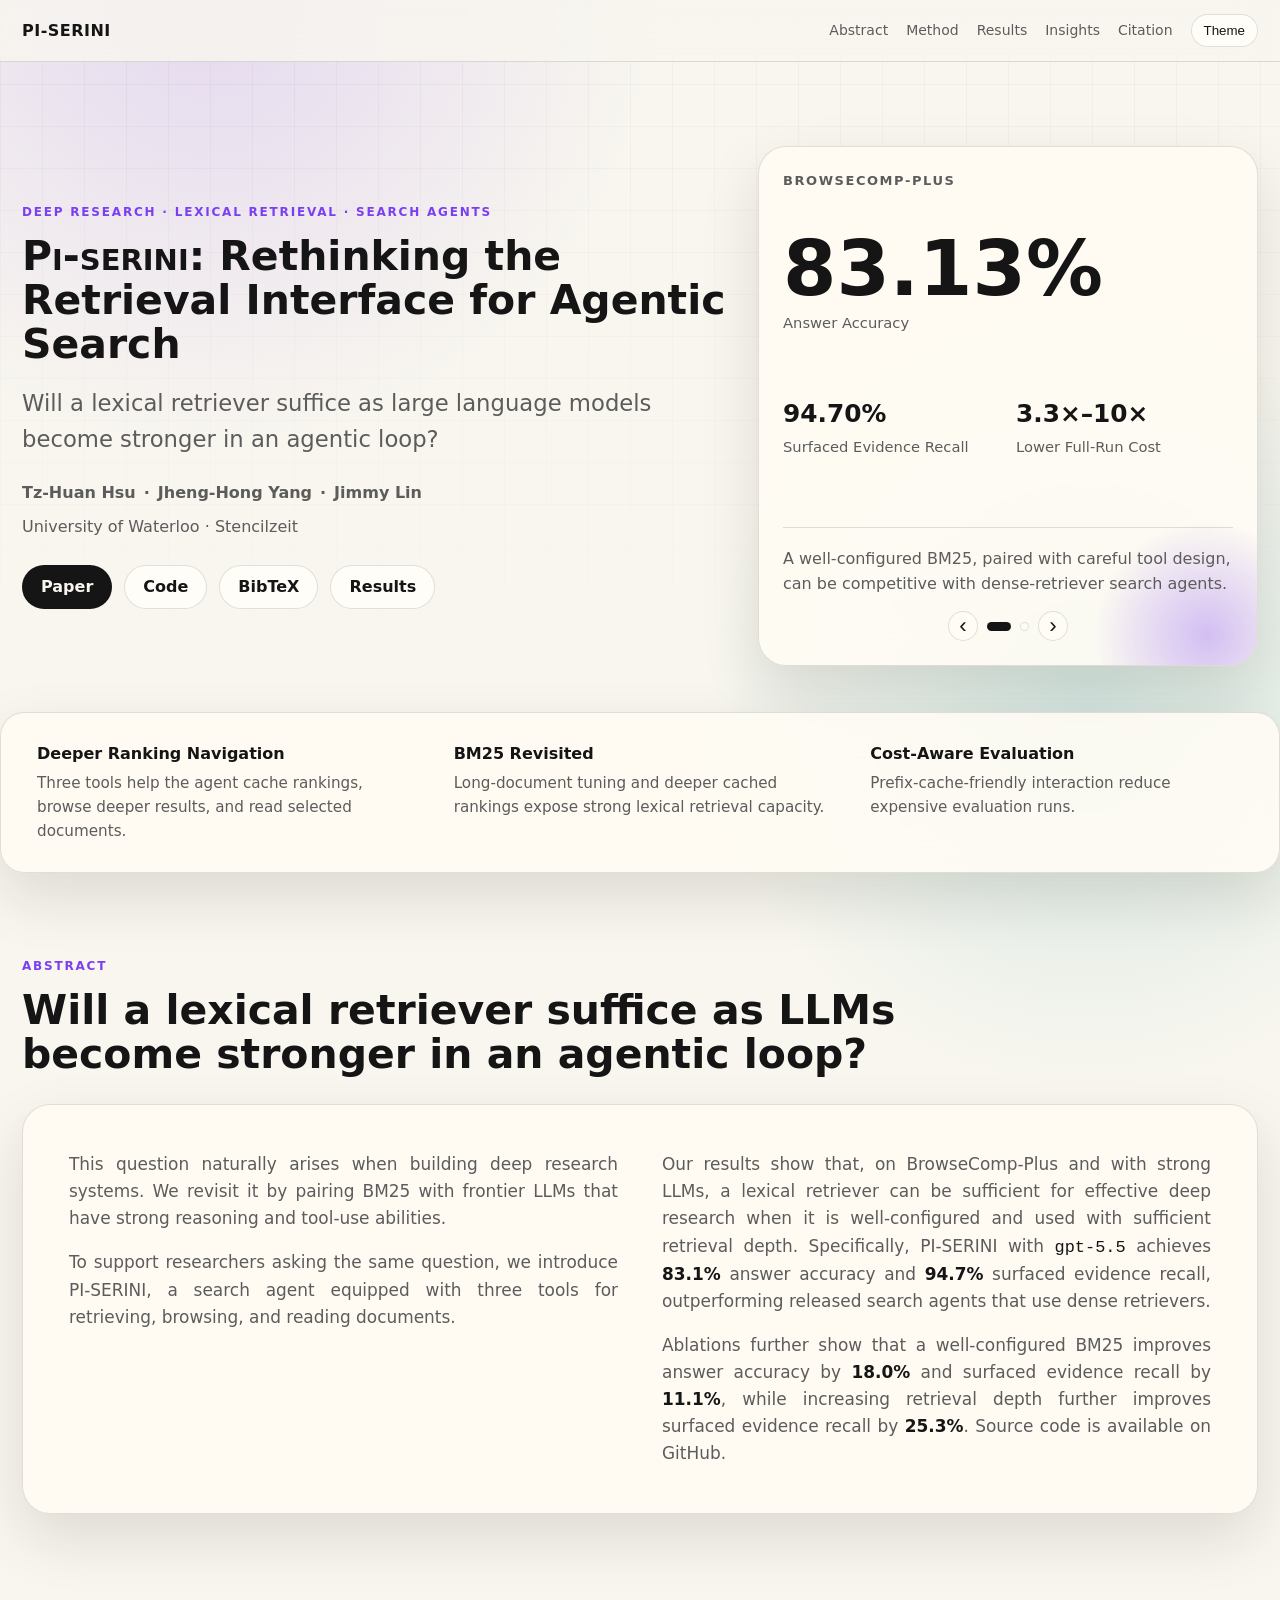
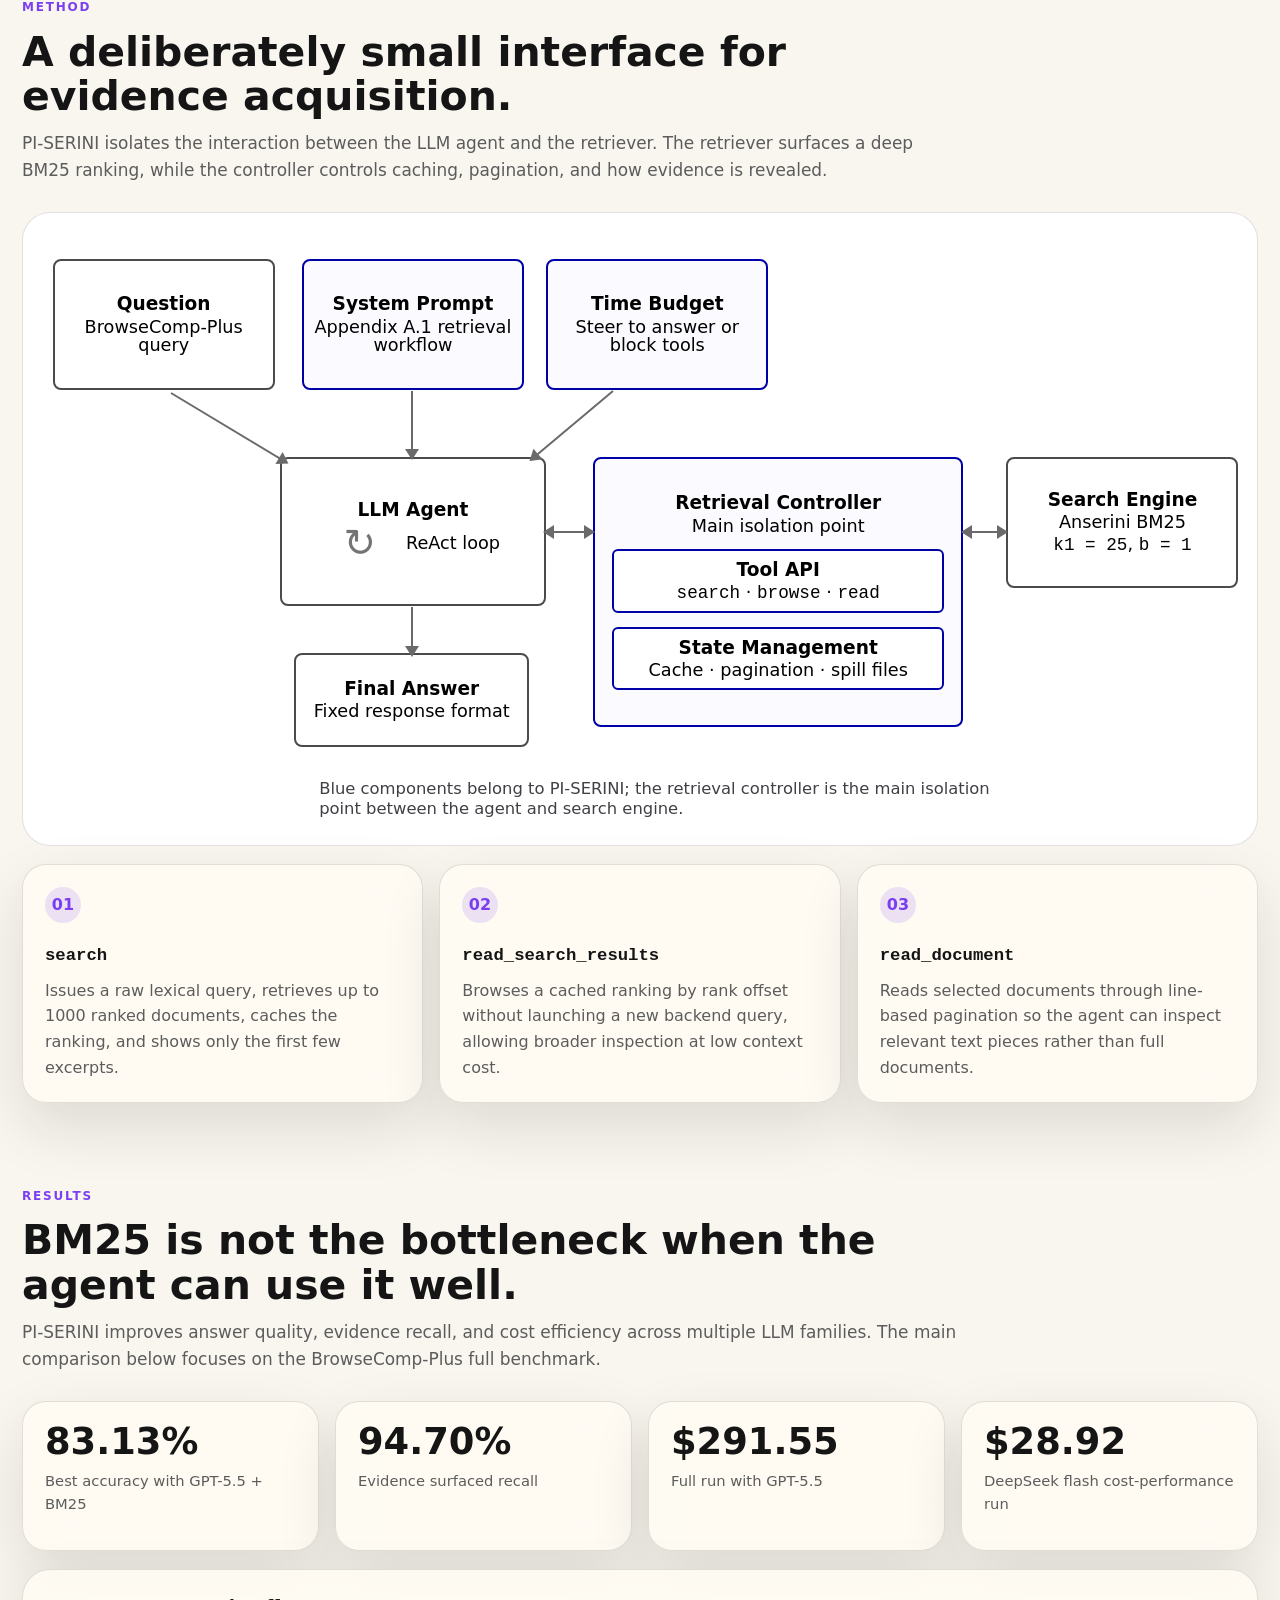
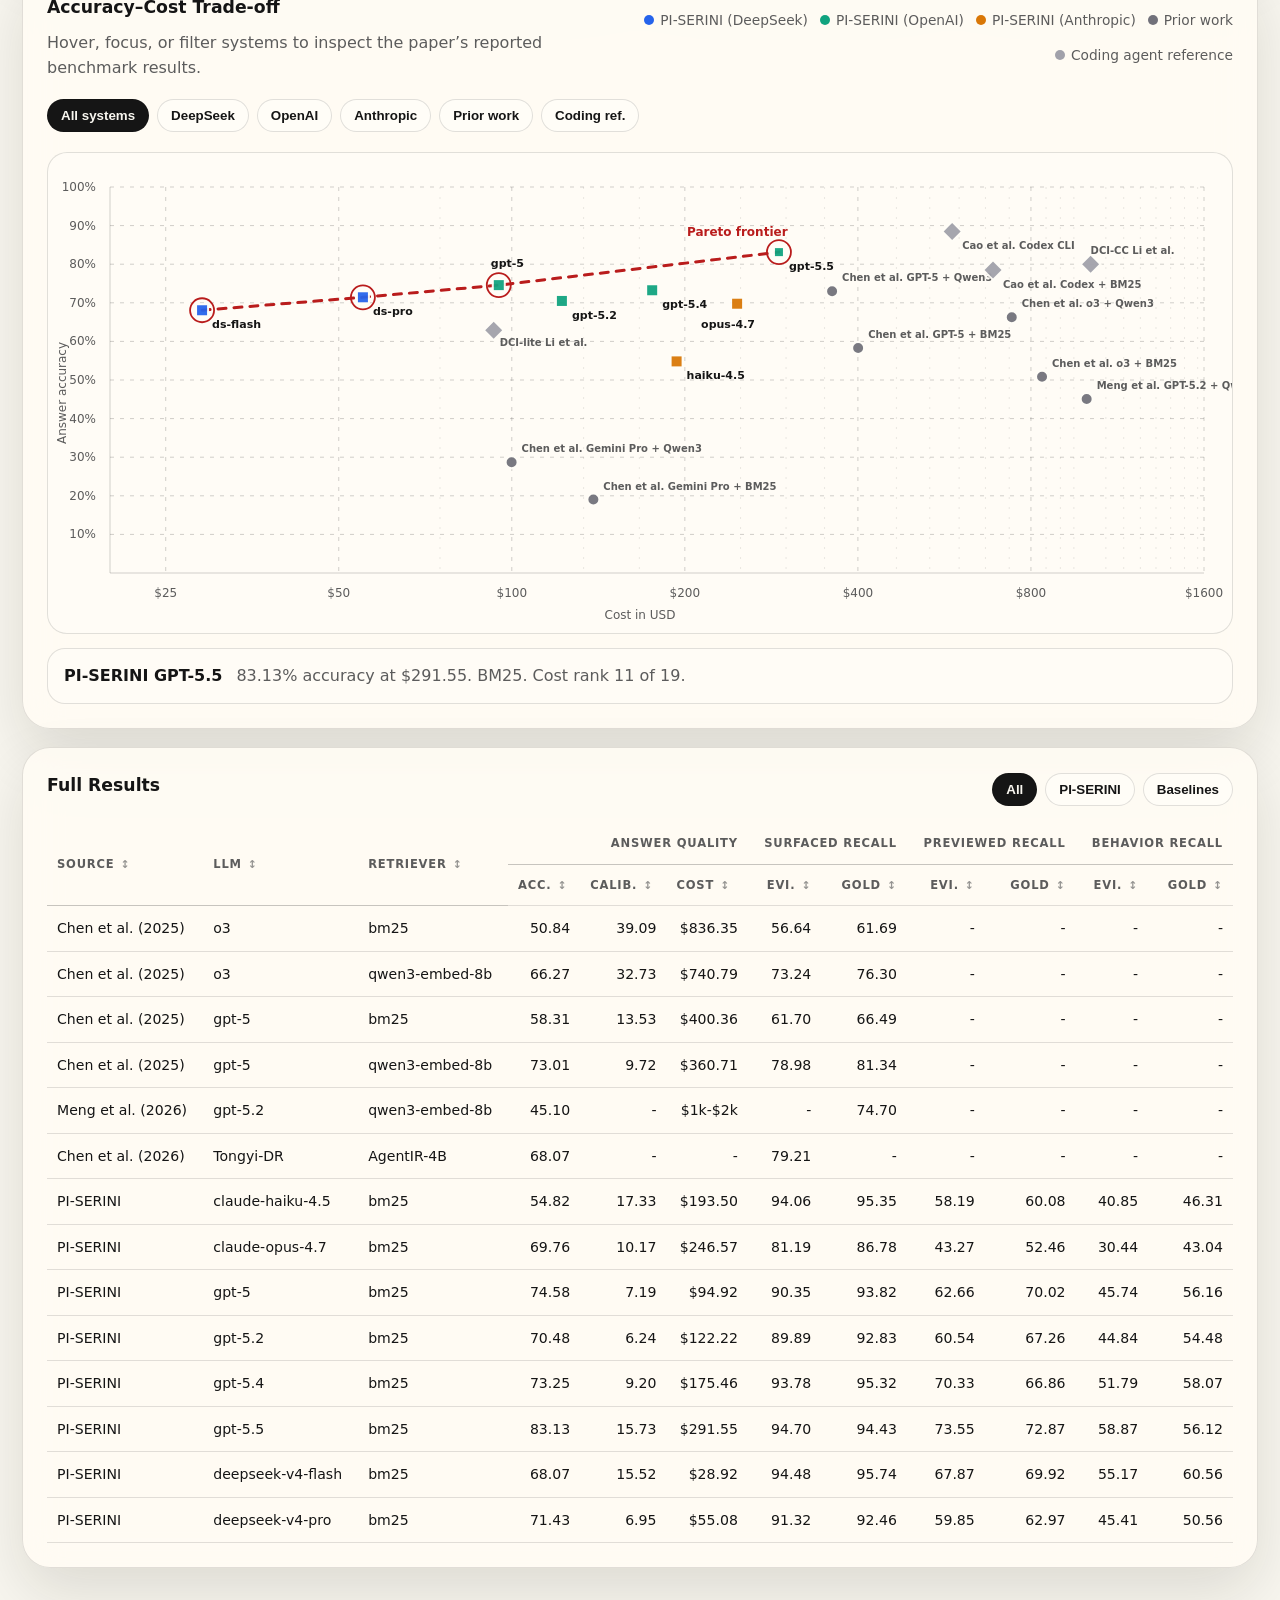
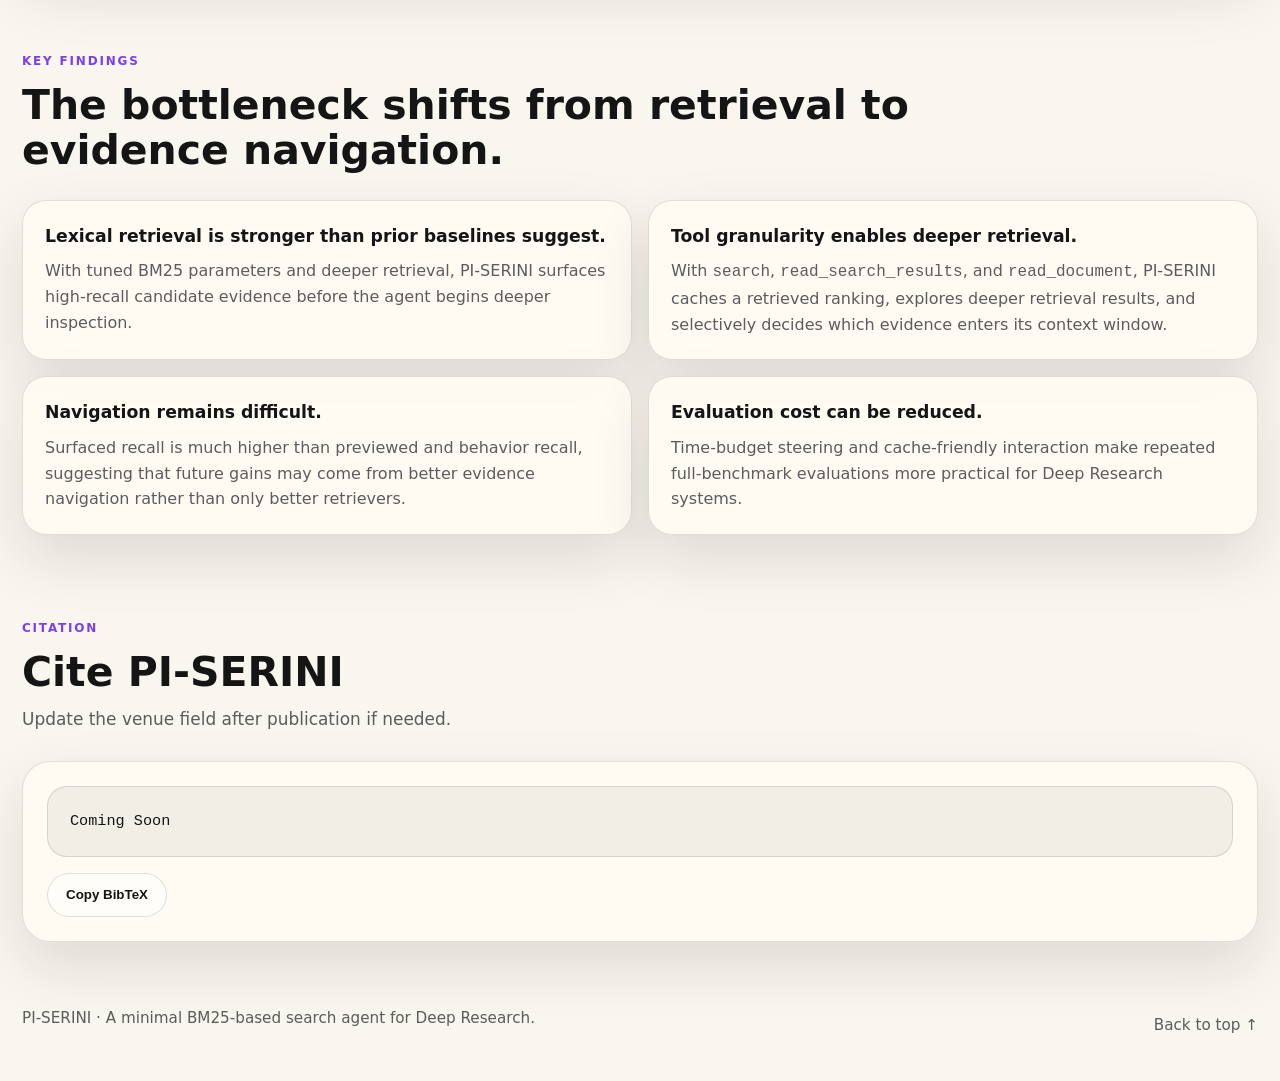
==== piserini.html @ 9b61e685 "Add PI-SERINI project page" ====
<!DOCTYPE html>
<html lang="en">
<head>
  <meta charset="UTF-8" />
  <meta name="viewport" content="width=device-width, initial-scale=1.0" />
  <meta name="description" content="PI-SERINI pairs BM25 with frontier LLMs to test whether lexical retrieval suffices for deep research in an agentic loop." />
  <meta property="og:title" content="PI-SERINI: Rethinking the Retrieval Interface for Agentic Search" />
  <meta property="og:description" content="PI-SERINI shows that a well-configured lexical retriever can be sufficient for effective deep research with strong LLMs." />
  <meta property="og:type" content="website" />
  <title>PI-SERINI: Rethinking the Retrieval Interface for Agentic Search</title>
  <link rel="stylesheet" href="piserini/styles.css" />
</head>
<body>
  <header class="site-header" id="top">
    <nav class="nav" aria-label="Main navigation">
      <a class="brand" href="#top" aria-label="PI-SERINI home">
        <span>PI-SERINI</span>
      </a>
      <button class="nav-toggle" aria-expanded="false" aria-controls="nav-links">Menu</button>
      <div class="nav-links" id="nav-links">
        <a href="#abstract">Abstract</a>
        <a href="#method">Method</a>
        <a href="#results">Results</a>
        <a href="#insights">Insights</a>
        <a href="#citation">Citation</a>
        <button class="theme-toggle" type="button" aria-label="Toggle color theme">Theme</button>
      </div>
    </nav>
  </header>

  <main>
    <section class="hero section-grid">
      <div class="hero-copy reveal">
        <p class="eyebrow">Deep Research · Lexical Retrieval · Search Agents</p>
        <h1 class="hero-title"><span class="title-brand">Pi-serini</span>: Rethinking the Retrieval Interface for Agentic Search</h1>
        <p class="subtitle">
          Will a lexical retriever suffice as large language models become stronger in an agentic loop?
        </p>
        <p class="authors">
          <a href="#" aria-label="Tz-Huan Hsu profile">Tz-Huan Hsu</a>
          <span>·</span>
          <a href="#" aria-label="Jheng-Hong Yang profile">Jheng-Hong Yang</a>
          <span>·</span>
          <a href="#" aria-label="Jimmy Lin profile">Jimmy Lin</a>
        </p>
        <p class="affiliations">University of Waterloo · Stencilzeit</p>
        <div class="button-row" aria-label="Project links">
          <a class="button primary" href="#" data-coming-soon>Paper</a>
          <a class="button" href="https://github.com/justram/pi-serini">Code</a>
          <a class="button" href="#citation">BibTeX</a>
          <a class="button" href="#results">Results</a>
        </div>
      </div>
      <aside class="hero-panel reveal" aria-label="Main result summary">
        <div class="hero-slideshow" data-hero-slideshow>
          <div class="hero-slide active" data-hero-slide="0">
            <div class="panel-header">
              <span>BrowseComp-Plus</span>
            </div>
            <div class="big-metric">
              <span class="value">83.13%</span>
              <span class="label">Answer Accuracy</span>
            </div>
            <div class="metric-grid compact">
              <div>
                <span class="value small">94.70%</span>
                <span class="label">Surfaced Evidence Recall</span>
              </div>
              <div>
                <span class="value small">3.3×–10×</span>
                <span class="label">Lower Full-Run Cost</span>
              </div>
            </div>
            <div class="mini-claim">
              A well-configured BM25, paired with careful tool design, can be competitive with dense-retriever search agents.
            </div>
          </div>
          <div class="hero-slide" data-hero-slide="1" aria-hidden="true">
            <div class="panel-header">
              <span>GPT-5 + BM25 comparison</span>
            </div>
            <div class="comparison-figure" aria-label="PI-SERINI and Chen et al. comparison under GPT-5 with BM25">
              <div class="compare-summary">
                <strong>Same model, same retriever</strong>
                <span>PI-SERINI saves $305.44 over Chen et al. on BrowseComp-Plus</span>
              </div>
              <div class="compare-columns">
                <div class="compare-system ours">
                  <span class="system-name">PI-SERINI</span>
                  <strong>74.58%</strong>
                  <span>Accuracy</span>
                </div>
                <div class="compare-system baseline">
                  <span class="system-name">Chen et al.</span>
                  <strong>58.31%</strong>
                  <span>Accuracy</span>
                </div>
              </div>
              <div class="compare-bars">
                <div class="compare-row">
                  <span>Answer accuracy</span>
                  <div class="bar-pair" aria-hidden="true">
                    <i class="ours" style="--bar:74.58%"></i>
                    <i class="baseline" style="--bar:58.31%"></i>
                  </div>
                  <strong>+16.27</strong>
                </div>
                <div class="compare-row cost-row">
                  <span>Full-run cost</span>
                  <div class="bar-pair" aria-hidden="true">
                    <i class="ours" style="--bar:23.71%"></i>
                    <i class="baseline" style="--bar:100%"></i>
                  </div>
                  <strong>$94.92 (-$305.44)<br>$400.36</strong>
                </div>
                <div class="compare-row">
                  <span>Surfaced evidence</span>
                  <div class="bar-pair" aria-hidden="true">
                    <i class="ours" style="--bar:62.66%"></i>
                    <i class="baseline" style="--bar:61.70%"></i>
                  </div>
                  <strong>+0.96</strong>
                </div>
              </div>
            </div>
          </div>
          <div class="slide-controls" aria-label="Hero slide controls">
            <button class="slide-arrow" type="button" data-hero-slide-step="-1" aria-label="Previous slide">‹</button>
            <button class="slide-dot active" type="button" data-hero-slide-target="0" aria-label="Show main result" aria-pressed="true"></button>
            <button class="slide-dot" type="button" data-hero-slide-target="1" aria-label="Show GPT-5 comparison" aria-pressed="false"></button>
            <button class="slide-arrow" type="button" data-hero-slide-step="1" aria-label="Next slide">›</button>
          </div>
        </div>
      </aside>
    </section>

    <section class="strip reveal" aria-label="Key contributions">
      <div class="strip-item">
        <strong>Deeper Ranking Navigation</strong>
        <span>Three tools help the agent cache rankings, browse deeper results, and read selected documents.</span>
      </div>
      <div class="strip-item">
        <strong>BM25 Revisited</strong>
        <span>Long-document tuning and deeper cached rankings expose strong lexical retrieval capacity.</span>
      </div>
      <div class="strip-item">
        <strong>Cost-Aware Evaluation</strong>
        <span>Prefix-cache-friendly interaction reduce expensive evaluation runs.</span>
      </div>
    </section>

    <section class="content-section" id="abstract">
      <div class="section-heading reveal">
        <p class="eyebrow">Abstract</p>
        <h2>Will a lexical retriever suffice as LLMs become stronger in an agentic loop?</h2>
      </div>
      <div class="text-card reveal">
        <p>
          This question naturally arises when building deep research systems. We revisit it by pairing BM25 with frontier LLMs that have strong reasoning and tool-use abilities.
        </p>
        <p>
          To support researchers asking the same question, we introduce PI-SERINI, a search agent equipped with three tools for retrieving, browsing, and reading documents.
        </p>
        <p>
          Our results show that, on BrowseComp-Plus and with strong LLMs, a lexical retriever can be sufficient for effective deep research when it is well-configured and used with sufficient retrieval depth. Specifically, PI-SERINI with <code>gpt-5.5</code> achieves <strong>83.1%</strong> answer accuracy and <strong>94.7%</strong> surfaced evidence recall, outperforming released search agents that use dense retrievers.
        </p>
        <p>
          Ablations further show that a well-configured BM25 improves answer accuracy by <strong>18.0%</strong> and surfaced evidence recall by <strong>11.1%</strong>, while increasing retrieval depth further improves surfaced evidence recall by <strong>25.3%</strong>. Source code is available on <a href="https://github.com/justram/pi-serini">GitHub</a>.
        </p>
      </div>
    </section>

    <section class="content-section" id="method">
      <div class="section-heading reveal">
        <p class="eyebrow">Method</p>
        <h2>A deliberately small interface for evidence acquisition.</h2>
        <p>
          PI-SERINI isolates the interaction between the LLM agent and the retriever. The retriever surfaces a deep BM25 ranking, while the controller controls caching, pagination, and how evidence is revealed.
        </p>
      </div>
      <div class="pipeline system-arch reveal" aria-label="PI-SERINI system architecture diagram">
        <div class="arch-node question">
          <strong>Question</strong>
          <small>BrowseComp-Plus query</small>
        </div>
        <div class="arch-node prompt pi">
          <strong>System Prompt</strong>
          <small>Appendix A.1 retrieval workflow</small>
        </div>
        <div class="arch-node budget pi">
          <strong>Time Budget</strong>
          <small>Steer to answer or block tools</small>
        </div>
        <div class="arch-node agent">
          <strong>LLM Agent</strong>
          <small><span class="loop-glyph" aria-hidden="true">↻</span> ReAct loop</small>
        </div>
        <div class="arch-node answer">
          <strong>Final Answer</strong>
          <small>Fixed response format</small>
        </div>
        <div class="arch-controller pi">
          <strong>Retrieval Controller</strong>
          <small>Main isolation point</small>
          <div class="arch-subnode">
            <strong>Tool API</strong>
            <small><code>search</code> · <code>browse</code> · <code>read</code></small>
          </div>
          <div class="arch-subnode">
            <strong>State Management</strong>
            <small>Cache · pagination · spill files</small>
          </div>
        </div>
        <div class="arch-node search-engine">
          <strong>Search Engine</strong>
          <small>Anserini BM25</small>
          <small><code>k1 = 25</code>, <code>b = 1</code></small>
        </div>
        <p class="arch-caption">Blue components belong to PI-SERINI; the retrieval controller is the main isolation point between the agent and search engine.</p>
        <span class="arch-arrow question-agent" aria-hidden="true"></span>
        <span class="arch-arrow prompt-agent" aria-hidden="true"></span>
        <span class="arch-arrow budget-agent" aria-hidden="true"></span>
        <span class="arch-arrow agent-answer" aria-hidden="true"></span>
        <span class="arch-arrow bidir agent-controller" aria-hidden="true"></span>
        <span class="arch-arrow bidir controller-engine" aria-hidden="true"></span>
      </div>
      <div class="tool-grid reveal">
        <article class="tool-card">
          <span class="tool-number">01</span>
          <h3><code>search</code></h3>
          <p>Issues a raw lexical query, retrieves up to 1000 ranked documents, caches the ranking, and shows only the first few excerpts.</p>
        </article>
        <article class="tool-card">
          <span class="tool-number">02</span>
          <h3><code>read_search_results</code></h3>
          <p>Browses a cached ranking by rank offset without launching a new backend query, allowing broader inspection at low context cost.</p>
        </article>
        <article class="tool-card">
          <span class="tool-number">03</span>
          <h3><code>read_document</code></h3>
          <p>Reads selected documents through line-based pagination so the agent can inspect relevant text pieces rather than full documents.</p>
        </article>
      </div>
    </section>

    <section class="content-section results-section" id="results">
      <div class="section-heading reveal">
        <p class="eyebrow">Results</p>
        <h2>BM25 is not the bottleneck when the agent can use it well.</h2>
        <p>
          PI-SERINI improves answer quality, evidence recall, and cost efficiency across multiple LLM families. The main comparison below focuses on the BrowseComp-Plus full benchmark.
        </p>
      </div>

      <div class="metric-grid reveal">
        <div class="metric-card">
          <span class="value">83.13%</span>
          <span class="label">Best accuracy with GPT-5.5 + BM25</span>
        </div>
        <div class="metric-card">
          <span class="value">94.70%</span>
          <span class="label">Evidence surfaced recall</span>
        </div>
        <div class="metric-card">
          <span class="value">$291.55</span>
          <span class="label">Full run with GPT-5.5</span>
        </div>
        <div class="metric-card">
          <span class="value">$28.92</span>
          <span class="label">DeepSeek flash cost-performance run</span>
        </div>
      </div>

      <div class="figure-card reveal">
        <div class="figure-header">
          <div>
            <h3>Accuracy–Cost Trade-off</h3>
            <p>Hover, focus, or filter systems to inspect the paper’s reported benchmark results.</p>
          </div>
          <div class="legend" id="scatter-legend" aria-label="Scatter plot legend"></div>
        </div>
        <div class="chart-controls" aria-label="Chart controls">
          <button class="tab active" type="button" data-chart-filter="all">All systems</button>
          <button class="tab" type="button" data-chart-filter="PI-SERINI (DeepSeek)">DeepSeek</button>
          <button class="tab" type="button" data-chart-filter="PI-SERINI (OpenAI)">OpenAI</button>
          <button class="tab" type="button" data-chart-filter="PI-SERINI (Anthropic)">Anthropic</button>
          <button class="tab" type="button" data-chart-filter="Prior work">Prior work</button>
          <button class="tab" type="button" data-chart-filter="Coding agent reference">Coding ref.</button>
        </div>
        <div class="chart-wrap">
          <svg id="cost-accuracy-chart" role="img" aria-label="Accuracy versus cost chart"></svg>
          <div class="chart-tooltip" id="chart-tooltip" role="status" aria-live="polite"></div>
        </div>
        <div class="chart-readout" id="chart-readout">
          PI GPT-5.5
          <span>83.13% accuracy at $291.55 with BM25. Best accuracy in this comparison.</span>
        </div>
      </div>

      <div class="table-card reveal">
        <div class="table-toolbar">
          <h3>Full Results</h3>
          <div class="tabs" role="tablist" aria-label="Result table filter">
            <button class="tab active" type="button" data-filter="all">All</button>
            <button class="tab" type="button" data-filter="pi">PI-SERINI</button>
            <button class="tab" type="button" data-filter="baseline">Baselines</button>
          </div>
        </div>
        <div class="table-scroll">
          <table>
            <thead>
              <tr>
                <th rowspan="2" data-sort-index="0" aria-sort="none">Source</th>
                <th rowspan="2" data-sort-index="1" aria-sort="none">LLM</th>
                <th rowspan="2" data-sort-index="2" aria-sort="none">Retriever</th>
                <th colspan="3">Answer Quality</th>
                <th colspan="2">Surfaced Recall</th>
                <th colspan="2">Previewed Recall</th>
                <th colspan="2">Behavior Recall</th>
              </tr>
              <tr>
                <th data-sort-index="3" aria-sort="none">Acc.</th>
                <th data-sort-index="4" aria-sort="none">Calib.</th>
                <th data-sort-index="5" aria-sort="none">Cost</th>
                <th data-sort-index="6" aria-sort="none">Evi.</th>
                <th data-sort-index="7" aria-sort="none">Gold</th>
                <th data-sort-index="8" aria-sort="none">Evi.</th>
                <th data-sort-index="9" aria-sort="none">Gold</th>
                <th data-sort-index="10" aria-sort="none">Evi.</th>
                <th data-sort-index="11" aria-sort="none">Gold</th>
              </tr>
            </thead>
            <tbody id="results-table">
              <tr data-kind="baseline">
                <td>Chen et al. (2025)</td>
                <td>o3</td>
                <td>bm25</td>
                <td>50.84</td><td>39.09</td><td>$836.35</td>
                <td>56.64</td><td>61.69</td><td>-</td><td>-</td><td>-</td><td>-</td>
              </tr>
              <tr data-kind="baseline">
                <td>Chen et al. (2025)</td>
                <td>o3</td>
                <td>qwen3-embed-8b</td>
                <td>66.27</td><td>32.73</td><td>$740.79</td>
                <td>73.24</td><td>76.30</td><td>-</td><td>-</td><td>-</td><td>-</td>
              </tr>
              <tr data-kind="baseline">
                <td>Chen et al. (2025)</td>
                <td>gpt-5</td>
                <td>bm25</td>
                <td>58.31</td><td>13.53</td><td>$400.36</td>
                <td>61.70</td><td>66.49</td><td>-</td><td>-</td><td>-</td><td>-</td>
              </tr>
              <tr data-kind="baseline">
                <td>Chen et al. (2025)</td>
                <td>gpt-5</td>
                <td>qwen3-embed-8b</td>
                <td>73.01</td><td>9.72</td><td>$360.71</td>
                <td>78.98</td><td>81.34</td><td>-</td><td>-</td><td>-</td><td>-</td>
              </tr>
              <tr data-kind="baseline">
                <td>Meng et al. (2026)</td>
                <td>gpt-5.2</td>
                <td>qwen3-embed-8b</td>
                <td>45.10</td><td>-</td><td>$1k-$2k</td>
                <td>-</td><td>74.70</td><td>-</td><td>-</td><td>-</td><td>-</td>
              </tr>
              <tr data-kind="baseline">
                <td>Chen et al. (2026)</td>
                <td>Tongyi-DR</td>
                <td>AgentIR-4B</td>
                <td>68.07</td><td>-</td><td>-</td>
                <td>79.21</td><td>-</td><td>-</td><td>-</td><td>-</td><td>-</td>
              </tr>
              <tr data-kind="pi">
                <td>PI-SERINI</td>
                <td>claude-haiku-4.5</td>
                <td>bm25</td>
                <td>54.82</td><td>17.33</td><td>$193.50</td>
                <td>94.06</td><td>95.35</td><td>58.19</td><td>60.08</td><td>40.85</td><td>46.31</td>
              </tr>
              <tr data-kind="pi">
                <td>PI-SERINI</td>
                <td>claude-opus-4.7</td>
                <td>bm25</td>
                <td>69.76</td><td>10.17</td><td>$246.57</td>
                <td>81.19</td><td>86.78</td><td>43.27</td><td>52.46</td><td>30.44</td><td>43.04</td>
              </tr>
              <tr data-kind="pi">
                <td>PI-SERINI</td>
                <td>gpt-5</td>
                <td>bm25</td>
                <td>74.58</td><td>7.19</td><td>$94.92</td>
                <td>90.35</td><td>93.82</td><td>62.66</td><td>70.02</td><td>45.74</td><td>56.16</td>
              </tr>
              <tr data-kind="pi">
                <td>PI-SERINI</td>
                <td>gpt-5.2</td>
                <td>bm25</td>
                <td>70.48</td><td>6.24</td><td>$122.22</td>
                <td>89.89</td><td>92.83</td><td>60.54</td><td>67.26</td><td>44.84</td><td>54.48</td>
              </tr>
              <tr data-kind="pi">
                <td>PI-SERINI</td>
                <td>gpt-5.4</td>
                <td>bm25</td>
                <td>73.25</td><td>9.20</td><td>$175.46</td>
                <td>93.78</td><td>95.32</td><td>70.33</td><td>66.86</td><td>51.79</td><td>58.07</td>
              </tr>
              <tr data-kind="pi">
                <td>PI-SERINI</td>
                <td>gpt-5.5</td>
                <td>bm25</td>
                <td>83.13</td><td>15.73</td><td>$291.55</td>
                <td>94.70</td><td>94.43</td><td>73.55</td><td>72.87</td><td>58.87</td><td>56.12</td>
              </tr>
              <tr data-kind="pi">
                <td>PI-SERINI</td>
                <td>deepseek-v4-flash</td>
                <td>bm25</td>
                <td>68.07</td><td>15.52</td><td>$28.92</td>
                <td>94.48</td><td>95.74</td><td>67.87</td><td>69.92</td><td>55.17</td><td>60.56</td>
              </tr>
              <tr data-kind="pi">
                <td>PI-SERINI</td>
                <td>deepseek-v4-pro</td>
                <td>bm25</td>
                <td>71.43</td><td>6.95</td><td>$55.08</td>
                <td>91.32</td><td>92.46</td><td>59.85</td><td>62.97</td><td>45.41</td><td>50.56</td>
              </tr>
            </tbody>
          </table>
        </div>
      </div>
    </section>

    <section class="content-section" id="insights">
      <div class="section-heading reveal">
        <p class="eyebrow">Key Findings</p>
        <h2>The bottleneck shifts from retrieval to evidence navigation.</h2>
      </div>
      <div class="insight-grid reveal">
        <article class="insight-card">
          <h3>Lexical retrieval is stronger than prior baselines suggest.</h3>
          <p>With tuned BM25 parameters and deeper retrieval, PI-SERINI surfaces high-recall candidate evidence before the agent begins deeper inspection.</p>
        </article>
        <article class="insight-card">
          <h3>Tool granularity enables deeper retrieval.</h3>
          <p>With <code>search</code>, <code>read_search_results</code>, and <code>read_document</code>, PI-SERINI caches a retrieved ranking, explores deeper retrieval results, and selectively decides which evidence enters its context window.</p>
        </article>
        <article class="insight-card">
          <h3>Navigation remains difficult.</h3>
          <p>Surfaced recall is much higher than previewed and behavior recall, suggesting that future gains may come from better evidence navigation rather than only better retrievers.</p>
        </article>
        <article class="insight-card">
          <h3>Evaluation cost can be reduced.</h3>
          <p>Time-budget steering and cache-friendly interaction make repeated full-benchmark evaluations more practical for Deep Research systems.</p>
        </article>
      </div>
    </section>

    <section class="content-section" id="citation">
      <div class="section-heading reveal">
        <p class="eyebrow">Citation</p>
        <h2>Cite PI-SERINI</h2>
        <p>Update the venue field after publication if needed.</p>
      </div>
      <div class="bib-card reveal">
        <pre id="bibtex">Coming Soon</pre>
        <button class="button copy-button" type="button" data-copy="#bibtex">Copy BibTeX</button>
      </div>
    </section>
  </main>

  <footer class="footer">
    <p>PI-SERINI · A minimal BM25-based search agent for Deep Research.</p>
    <a href="#top">Back to top ↑</a>
  </footer>

  <div class="toast" role="status" aria-live="polite"></div>
  <script src="piserini/script.js"></script>
</body>
</html>
---- piserini/styles.css ----
:root {
  --bg: #f8f6ef;
  --surface: rgba(255, 252, 244, 0.88);
  --surface-strong: #fffdf7;
  --ink: #151515;
  --muted: #5c5c5c;
  --line: rgba(15, 15, 15, 0.12);
  --accent: #7b3ff2;
  --accent-2: #078b8f;
  --accent-3: #d97706;
  --shadow: 0 24px 60px rgba(26, 21, 9, 0.12);
  --radius: 28px;
  --max-width: 1360px;
  color-scheme: light;
}

[data-theme="dark"] {
  --bg: #0d0f13;
  --surface: rgba(21, 24, 31, 0.88);
  --surface-strong: #161a22;
  --ink: #f4f0e8;
  --muted: #b7b1a7;
  --line: rgba(255, 255, 255, 0.13);
  --accent: #b897ff;
  --accent-2: #3bd0d2;
  --accent-3: #f0b35c;
  --shadow: 0 24px 70px rgba(0, 0, 0, 0.32);
  color-scheme: dark;
}

* {
  box-sizing: border-box;
}

html {
  scroll-behavior: smooth;
}

body {
  margin: 0;
  font-family: ui-sans-serif, system-ui, -apple-system, BlinkMacSystemFont, "Segoe UI", sans-serif;
  color: var(--ink);
  background:
    radial-gradient(circle at 16% 0%, rgba(123, 63, 242, 0.16), transparent 28rem),
    radial-gradient(circle at 85% 12%, rgba(7, 139, 143, 0.14), transparent 24rem),
    linear-gradient(180deg, var(--bg), var(--bg));
  line-height: 1.6;
}

body::before {
  content: "";
  position: fixed;
  inset: 0;
  pointer-events: none;
  background-image: linear-gradient(rgba(15, 15, 15, 0.035) 1px, transparent 1px), linear-gradient(90deg, rgba(15, 15, 15, 0.035) 1px, transparent 1px);
  background-size: 42px 42px;
  mask-image: linear-gradient(to bottom, black, transparent 78%);
}

a {
  color: inherit;
  text-decoration: none;
}

code,
pre {
  font-family: "SFMono-Regular", Consolas, "Liberation Mono", Menlo, monospace;
}

.site-header {
  position: sticky;
  top: 0;
  z-index: 20;
  backdrop-filter: blur(18px);
  background: color-mix(in srgb, var(--bg) 82%, transparent);
  border-bottom: 1px solid var(--line);
}

.nav {
  max-width: var(--max-width);
  margin: 0 auto;
  padding: 14px 22px;
  display: flex;
  align-items: center;
  justify-content: space-between;
  gap: 20px;
}

.brand,
.nav-links {
  display: flex;
  align-items: center;
}

.brand {
  gap: 10px;
  font-weight: 800;
  letter-spacing: 0.03em;
}

.brand-mark {
  width: 34px;
  height: 34px;
  display: inline-grid;
  place-items: center;
  border-radius: 12px;
  background: var(--ink);
  color: var(--bg);
  font-family: Georgia, serif;
  font-size: 20px;
}

.nav-links {
  gap: 18px;
  font-size: 14px;
  color: var(--muted);
}

.nav-links a:hover,
.authors a:hover,
.footer a:hover {
  color: var(--accent);
}

.nav-toggle,
.theme-toggle,
.button,
.tab,
.copy-button {
  border: 1px solid var(--line);
  background: var(--surface-strong);
  color: var(--ink);
  border-radius: 999px;
  cursor: pointer;
  transition: transform 160ms ease, border-color 160ms ease, background 160ms ease;
}

.nav-toggle {
  display: none;
  padding: 8px 12px;
}

.theme-toggle {
  padding: 8px 12px;
}

.button:hover,
.nav-toggle:hover,
.theme-toggle:hover,
.tab:hover,
.copy-button:hover {
  transform: translateY(-1px);
  border-color: color-mix(in srgb, var(--accent) 60%, var(--line));
}

.section-grid,
.content-section,
.strip,
.footer {
  max-width: var(--max-width);
  margin: 0 auto;
  padding-inline: 22px;
}

.hero {
  display: grid;
  grid-template-columns: minmax(0, 1fr) minmax(500px, 500px);
  gap: 30px;
  padding-top: 84px;
  padding-bottom: 46px;
  align-items: center;
}

.eyebrow {
  margin: 0 0 12px;
  color: var(--accent);
  text-transform: uppercase;
  letter-spacing: 0.15em;
  font-size: 12px;
  font-weight: 800;
}

h1,
h2,
h3,
p {
  margin-top: 0;
}

h1 {
  max-width: 900px;
  margin-bottom: 18px;
  font-size: clamp(3rem, 8vw, 6.8rem);
  line-height: 0.9;
  letter-spacing: 0;
}

.hero-title {
  max-width: 940px;
  font-size: clamp(2.45rem, 3.2vw, 3.15rem);
  line-height: 1.08;
}

.title-brand {
  font-variant-caps: small-caps;
  white-space: nowrap;
}

h2 {
  margin-bottom: 12px;
  font-size: clamp(2rem, 4vw, 4rem);
  line-height: 1;
  letter-spacing: 0;
}

h3 {
  margin-bottom: 8px;
  font-size: 1.08rem;
}

.subtitle {
  max-width: 720px;
  color: var(--muted);
  font-size: clamp(1.08rem, 2.2vw, 1.42rem);
}

.authors,
.affiliations {
  color: var(--muted);
  margin-bottom: 8px;
}

.authors {
  display: flex;
  flex-wrap: wrap;
  gap: 8px;
  font-weight: 650;
}

.button-row {
  display: flex;
  flex-wrap: wrap;
  gap: 12px;
  margin-top: 26px;
}

.button {
  display: inline-flex;
  align-items: center;
  justify-content: center;
  min-height: 44px;
  padding: 0 18px;
  font-weight: 700;
}

.button.primary {
  background: var(--ink);
  color: var(--bg);
}

.hero-panel,
.text-card,
.figure-card,
.table-card,
.bib-card,
.tool-card,
.insight-card,
.metric-card,
.strip,
.pipeline {
  border: 1px solid var(--line);
  background: var(--surface);
  box-shadow: var(--shadow);
  backdrop-filter: blur(18px);
}

.hero-panel {
  border-radius: var(--radius);
  justify-self: end;
  width: 500px;
  max-width: 100%;
  padding: 24px;
  height: 520px;
  overflow: hidden;
  position: relative;
}

.hero-panel::after {
  content: "";
  position: absolute;
  inset: auto -70px -90px auto;
  width: 240px;
  height: 240px;
  border-radius: 50%;
  background: radial-gradient(circle, color-mix(in srgb, var(--accent) 32%, transparent), transparent 67%);
}

.hero-slideshow,
.hero-slide {
  position: relative;
  z-index: 1;
}

.hero-slideshow {
  height: 100%;
  display: flex;
  flex-direction: column;
}

.hero-slide {
  flex: 1;
  min-height: 0;
  display: none;
  flex-direction: column;
  justify-content: space-between;
  width: 100%;
}

.hero-slide.active {
  display: flex;
}

.panel-header,
.figure-header,
.table-toolbar {
  display: flex;
  align-items: center;
  justify-content: space-between;
  gap: 14px;
}

.panel-header {
  color: var(--muted);
  font-size: 13px;
  font-weight: 700;
  text-transform: uppercase;
  letter-spacing: 0.12em;
}

.big-metric .value {
  display: block;
  font-size: clamp(3.75rem, 6vw, 5.9rem);
  line-height: 0.9;
  letter-spacing: 0;
  font-weight: 900;
}

.value {
  display: block;
  color: var(--ink);
  font-size: 2.3rem;
  line-height: 1;
  letter-spacing: 0;
  font-weight: 900;
}

.value.small {
  font-size: 1.55rem;
}

.label {
  display: block;
  margin-top: 8px;
  color: var(--muted);
  font-size: 0.92rem;
}

.mini-claim {
  position: relative;
  color: var(--muted);
  border-top: 1px solid var(--line);
  padding-top: 18px;
  z-index: 1;
}

.comparison-figure {
  display: grid;
  gap: 16px;
  width: 100%;
}

.compare-summary strong,
.compare-summary span,
.system-name,
.compare-system strong,
.compare-system span,
.compare-row span,
.compare-row strong {
  display: block;
}

.compare-summary strong {
  font-size: clamp(1.5rem, 3vw, 2.2rem);
  line-height: 1;
}

.compare-summary span {
  margin-top: 8px;
  color: var(--muted);
  line-height: 1.35;
}

.compare-columns {
  display: grid;
  grid-template-columns: minmax(0, 1fr) minmax(0, 1fr);
  gap: 12px;
}

.compare-system {
  padding: 14px;
  min-width: 0;
  border: 1px solid var(--line);
  border-radius: 18px;
  background: color-mix(in srgb, var(--surface-strong) 74%, transparent);
}

.system-name {
  color: var(--muted);
  font-size: 0.72rem;
  font-weight: 850;
  letter-spacing: 0.1em;
  text-transform: uppercase;
}

.compare-system strong {
  margin-top: 8px;
  font-size: clamp(1.9rem, 4vw, 2.8rem);
  line-height: 1;
}

.compare-system span:last-child {
  margin-top: 6px;
  color: var(--muted);
  font-size: 0.86rem;
}

.compare-system.ours {
  border-color: color-mix(in srgb, var(--accent) 56%, var(--line));
}

.compare-bars {
  display: grid;
  gap: 13px;
  padding-top: 14px;
  border-top: 1px solid var(--line);
}

.compare-row {
  display: grid;
  grid-template-columns: minmax(86px, 0.85fr) minmax(96px, 1.35fr) minmax(90px, 0.9fr);
  gap: 10px;
  align-items: center;
}

.compare-row span,
.compare-row strong {
  color: var(--muted);
  font-size: 0.78rem;
  line-height: 1.2;
}

.compare-row strong {
  color: var(--ink);
  text-align: right;
  overflow-wrap: anywhere;
}

.bar-pair {
  display: grid;
  gap: 5px;
}

.bar-pair i {
  display: block;
  width: var(--bar);
  height: 8px;
  border-radius: 999px;
}

.bar-pair .ours {
  background: var(--accent);
}

.bar-pair .baseline {
  background: color-mix(in srgb, var(--ink) 34%, transparent);
}

.cost-row .bar-pair .ours {
  background: color-mix(in srgb, var(--accent-3) 78%, var(--surface-strong));
}

.slide-controls {
  position: relative;
  z-index: 2;
  flex: 0 0 auto;
  display: flex;
  align-items: center;
  justify-content: center;
  gap: 9px;
  padding-top: 14px;
}

.slide-arrow,
.slide-dot {
  border: 1px solid var(--line);
  background: color-mix(in srgb, var(--surface-strong) 82%, transparent);
  color: var(--ink);
  cursor: pointer;
}

.slide-arrow {
  width: 30px;
  height: 30px;
  border-radius: 999px;
  font-size: 1.4rem;
  line-height: 1;
}

.slide-dot {
  width: 9px;
  height: 9px;
  padding: 0;
  border-radius: 999px;
}

.slide-dot.active {
  width: 24px;
  background: var(--ink);
}

.strip {
  padding-top: 18px;
  padding-bottom: 18px;
  border-radius: 24px;
  display: grid;
  grid-template-columns: repeat(3, 1fr);
  gap: 16px;
}

.strip-item {
  padding: 10px 14px;
}

.strip-item strong,
.strip-item span {
  display: block;
}

.strip-item span {
  color: var(--muted);
  font-size: 0.95rem;
  margin-top: 4px;
}

.content-section {
  padding-top: 84px;
}

.section-heading {
  max-width: 940px;
  margin-bottom: 28px;
}

.section-heading h2 {
  font-size: clamp(2.45rem, 3.2vw, 3.15rem);
  line-height: 1.08;
}

.section-heading p:not(.eyebrow) {
  color: var(--muted);
  font-size: 1.06rem;
}

.text-card {
  border-radius: var(--radius);
  padding: clamp(24px, 5vw, 46px);
  columns: 2 320px;
  column-gap: 44px;
}

.text-card p {
  break-inside: avoid;
  color: var(--muted);
  font-size: 1.06rem;
}

#abstract .text-card p {
  text-align: justify;
  text-justify: inter-word;
  hyphens: auto;
}

.text-card strong,
.text-card code {
  color: var(--ink);
}

.pipeline {
  border-radius: var(--radius);
  padding: 22px;
}

.system-arch {
  position: relative;
  min-height: auto;
  aspect-ratio: 1.95;
  display: block;
  padding: 0;
  overflow: hidden;
  background: #ffffff;
  box-shadow: none;
}

.arch-node,
.arch-controller {
  position: absolute;
  z-index: 2;
  display: flex;
  flex-direction: column;
  justify-content: center;
  padding: 1.1% 0.8%;
  border-radius: 8px;
  border: 2px solid #4b4b4b;
  background: #ffffff;
  text-align: center;
  line-height: 1.05;
  color: #000000;
}

.arch-node.question {
  left: 2.4%;
  top: 7.2%;
  width: 18%;
  height: 20.8%;
}

.arch-node.prompt {
  left: 22.6%;
  top: 7.2%;
  width: 18%;
  height: 20.8%;
}

.arch-node.budget {
  left: 42.4%;
  top: 7.2%;
  width: 18%;
  height: 20.8%;
}

.arch-node.agent {
  left: 20.8%;
  top: 38.5%;
  width: 21.6%;
  height: 23.6%;
}

.arch-node.answer {
  left: 22%;
  top: 69.6%;
  width: 19%;
  height: 14.8%;
}

.arch-controller {
  left: 46.2%;
  top: 38.5%;
  width: 30%;
  height: 42.8%;
  padding: 0.8% 1.4%;
}

.arch-node.search-engine {
  left: 79.7%;
  top: 38.5%;
  width: 18.8%;
  height: 20.8%;
}

.arch-caption {
  position: absolute;
  z-index: 2;
  left: 24%;
  right: 18%;
  bottom: 4%;
  margin: 0;
  color: #3f3f46;
  font-size: clamp(0.78rem, 1.28vw, 1.12rem);
  line-height: 1.25;
  text-align: left;
}

.arch-node strong,
.arch-node small,
.arch-controller > strong,
.arch-controller > small,
.arch-subnode strong,
.arch-subnode small {
  display: block;
}

.arch-node strong,
.arch-controller > strong,
.arch-subnode strong {
  color: #000000;
  font-size: clamp(0.82rem, 1.45vw, 1.45rem);
  line-height: 1.1;
}

.arch-node small,
.arch-controller > small,
.arch-subnode small {
  color: #000000;
  margin-top: 3px;
  font-size: clamp(0.72rem, 1.38vw, 1.28rem);
  line-height: 1.05;
}

.arch-node.pi,
.arch-controller.pi {
  border-color: #0000a8;
  background: #fbfbff;
}

.arch-subnode {
  margin-top: 4.2%;
  padding: 2.6% 3%;
  border: 2px solid #0000a8;
  border-radius: 6px;
  background: #ffffff;
}

.loop-glyph {
  display: inline-grid;
  place-items: center;
  width: 28%;
  margin-right: 5%;
  color: #737373;
  font-size: clamp(1.3rem, 3vw, 2.6rem);
  line-height: 1;
  vertical-align: -0.05em;
}

.arch-node.agent small {
  display: flex;
  align-items: center;
  justify-content: center;
}

.pipe-arrow {
  align-self: center;
  color: var(--muted);
  font-weight: 800;
}

.arch-arrow {
  position: absolute;
  z-index: 3;
  height: 2px;
  background: #6a6a6a;
  transform-origin: left center;
  pointer-events: none;
}

.arch-arrow::after,
.arch-arrow.bidir::before {
  content: "";
  position: absolute;
  top: 50%;
  width: 0;
  height: 0;
  border-top: 7px solid transparent;
  border-bottom: 7px solid transparent;
}

.arch-arrow::after {
  right: -2px;
  border-left: 11px solid #6a6a6a;
  transform: translateY(-50%);
}

.arch-arrow.bidir::before {
  left: -2px;
  border-right: 11px solid #6a6a6a;
  transform: translateY(-50%);
}

.arch-arrow.question-agent {
  left: 12%;
  top: 28.3%;
  width: 10.9%;
  transform: rotate(31deg);
}

.arch-arrow.prompt-agent {
  left: 31.5%;
  top: 28%;
  width: 5.4%;
  transform: rotate(90deg);
}

.arch-arrow.budget-agent {
  left: 47.8%;
  top: 28%;
  width: 8.7%;
  transform: rotate(140deg);
}

.arch-arrow.agent-answer {
  left: 31.5%;
  top: 62.1%;
  width: 3.9%;
  transform: rotate(90deg);
}

.arch-arrow.agent-controller {
  left: 42.3%;
  top: 50.2%;
  width: 3.9%;
}

.arch-arrow.controller-engine {
  left: 76.2%;
  top: 50.2%;
  width: 3.5%;
}

.tool-grid,
.insight-grid,
.metric-grid {
  display: grid;
  gap: 16px;
}

.tool-grid {
  grid-template-columns: repeat(3, 1fr);
  margin-top: 18px;
}

.tool-card,
.insight-card,
.metric-card {
  border-radius: 24px;
  padding: 22px;
}

.tool-number {
  display: inline-grid;
  place-items: center;
  width: 36px;
  height: 36px;
  border-radius: 50%;
  background: color-mix(in srgb, var(--accent) 14%, transparent);
  color: var(--accent);
  font-weight: 900;
  margin-bottom: 18px;
}

.tool-card p,
.insight-card p {
  color: var(--muted);
  margin-bottom: 0;
}

.metric-grid {
  grid-template-columns: repeat(4, 1fr);
  margin-bottom: 18px;
}

.metric-grid.compact {
  grid-template-columns: repeat(2, 1fr);
  margin: 26px 0;
}

.metric-card {
  min-height: 150px;
}

.figure-card,
.table-card,
.bib-card {
  border-radius: var(--radius);
  padding: 24px;
  margin-top: 18px;
}

.figure-header p {
  margin-bottom: 0;
  color: var(--muted);
}

.legend {
  display: flex;
  gap: 12px;
  flex-wrap: wrap;
  justify-content: flex-end;
  color: var(--muted);
  font-size: 0.86rem;
}

.legend-item {
  display: inline-flex;
  align-items: center;
  gap: 6px;
}

button.legend-item {
  border: 0;
  padding: 0;
  background: transparent;
  color: inherit;
  cursor: pointer;
  font: inherit;
}

button.legend-item[aria-pressed="false"] {
  opacity: 0.48;
}

.legend-dot {
  width: 10px;
  height: 10px;
  border-radius: 50%;
  background: var(--dot-color);
}

.chart-wrap {
  position: relative;
  margin-top: 20px;
  overflow: hidden;
  border-radius: 20px;
  border: 1px solid var(--line);
  background: color-mix(in srgb, var(--surface-strong) 70%, transparent);
}

#cost-accuracy-chart {
  width: 100%;
  height: 480px;
  display: block;
}

.chart-controls {
  display: flex;
  gap: 8px;
  flex-wrap: wrap;
  margin-top: 18px;
}

.chart-axis,
.chart-grid {
  stroke: color-mix(in srgb, var(--ink) 20%, transparent);
}

.chart-grid {
  stroke-dasharray: 4 6;
}

.chart-grid.minor {
  opacity: 0.46;
  stroke-dasharray: 2 8;
}

.chart-text {
  fill: var(--muted);
  font-size: 12px;
}

.chart-label {
  fill: var(--ink);
  font-size: 11px;
  font-weight: 700;
  pointer-events: none;
}

.chart-label.secondary {
  fill: var(--muted);
  font-size: 10px;
  font-weight: 650;
}

.chart-point {
  cursor: pointer;
  outline: none;
}

.chart-marker {
  stroke: var(--surface-strong);
  stroke-width: 2;
  transition: opacity 160ms ease, stroke-width 160ms ease;
}

.chart-point:hover .chart-marker,
.chart-point:focus-visible .chart-marker,
.chart-point.active .chart-marker {
  stroke-width: 4;
}

.chart-point.dimmed {
  opacity: 0.2;
}

.chart-frontier {
  fill: none;
  stroke: #b91c1c;
  stroke-width: 3;
  stroke-linecap: round;
  stroke-dasharray: 8 8;
}

.chart-frontier-ring {
  fill: none;
  stroke: #b91c1c;
  stroke-width: 1.8;
}

.chart-frontier-label {
  fill: #b91c1c;
  font-size: 12px;
  font-weight: 800;
}

.chart-tooltip {
  position: absolute;
  min-width: 210px;
  max-width: min(280px, calc(100% - 32px));
  padding: 12px 14px;
  border: 1px solid var(--line);
  border-radius: 16px;
  background: var(--surface-strong);
  box-shadow: var(--shadow);
  color: var(--muted);
  font-size: 0.9rem;
  line-height: 1.35;
  opacity: 0;
  transform: translate(-50%, calc(-100% - 14px));
  pointer-events: none;
  transition: opacity 120ms ease;
  z-index: 4;
}

.chart-tooltip.visible {
  opacity: 1;
}

.chart-tooltip strong,
.chart-readout strong {
  display: block;
  color: var(--ink);
}

.chart-readout {
  display: flex;
  gap: 14px;
  align-items: baseline;
  margin-top: 14px;
  padding: 14px 16px;
  border: 1px solid var(--line);
  border-radius: 18px;
  background: color-mix(in srgb, var(--surface-strong) 68%, transparent);
  color: var(--muted);
}

.tabs {
  display: flex;
  gap: 8px;
  flex-wrap: wrap;
}

.tab {
  padding: 8px 13px;
  font-weight: 750;
}

.tab.active {
  background: var(--ink);
  color: var(--bg);
}

.table-scroll {
  overflow-x: auto;
  margin-top: 16px;
}

table {
  width: 100%;
  border-collapse: collapse;
  min-width: 1180px;
}

th,
td {
  text-align: left;
  padding: 11px 10px;
  border-bottom: 1px solid var(--line);
}

th {
  color: var(--muted);
  font-size: 0.72rem;
  text-transform: uppercase;
  letter-spacing: 0.07em;
}

th[data-sort-index] {
  cursor: pointer;
  user-select: none;
}

th[data-sort-index]::after {
  content: "↕";
  display: inline-block;
  margin-left: 6px;
  color: color-mix(in srgb, var(--muted) 65%, transparent);
  font-size: 0.68rem;
}

th[data-sort-index][aria-sort="ascending"]::after {
  content: "↑";
  color: var(--accent);
}

th[data-sort-index][aria-sort="descending"]::after {
  content: "↓";
  color: var(--accent);
}

td {
  font-size: 0.88rem;
  font-weight: 500;
  white-space: nowrap;
}

thead tr:first-child th {
  border-bottom-color: color-mix(in srgb, var(--ink) 24%, transparent);
}

th[colspan] {
  text-align: center;
}

td:nth-child(n+4),
th:nth-child(n+4) {
  text-align: right;
}

tr.hidden {
  display: none;
}

.insight-grid {
  grid-template-columns: repeat(2, 1fr);
}

.bib-card {
  position: relative;
}

pre {
  white-space: pre-wrap;
  word-break: break-word;
  margin: 0;
  padding: 22px;
  border-radius: 20px;
  border: 1px solid var(--line);
  background: color-mix(in srgb, var(--ink) 6%, transparent);
  color: var(--ink);
  font-size: 0.95rem;
}

.copy-button {
  margin-top: 16px;
}

.footer {
  display: flex;
  justify-content: space-between;
  gap: 20px;
  align-items: center;
  padding-top: 64px;
  padding-bottom: 36px;
  color: var(--muted);
  font-size: 0.95rem;
}

.toast {
  position: fixed;
  left: 50%;
  bottom: 24px;
  transform: translate(-50%, 24px);
  padding: 10px 14px;
  border-radius: 999px;
  background: var(--ink);
  color: var(--bg);
  font-weight: 750;
  opacity: 0;
  pointer-events: none;
  transition: opacity 180ms ease, transform 180ms ease;
  z-index: 40;
}

.toast.visible {
  opacity: 1;
  transform: translate(-50%, 0);
}

.reveal {
  opacity: 0;
  transform: translateY(18px);
  transition: opacity 520ms ease, transform 520ms ease;
}

.reveal.visible {
  opacity: 1;
  transform: translateY(0);
}

@media (max-width: 940px) {
  .hero,
  .tool-grid,
  .metric-grid,
  .strip,
  .insight-grid {
    grid-template-columns: 1fr;
  }

  .system-arch {
    min-height: auto;
    aspect-ratio: auto;
    grid-template-columns: 1fr;
    grid-template-rows: none;
    display: grid;
    padding: 22px;
  }

  .arch-node.question,
  .arch-node.prompt,
  .arch-node.budget,
  .arch-node.agent,
  .arch-node.answer,
  .arch-controller,
  .arch-node.search-engine,
  .arch-caption {
    position: relative;
    left: auto;
    right: auto;
    top: auto;
    bottom: auto;
    width: auto;
    height: auto;
    grid-column: auto;
    grid-row: auto;
  }

  .arch-caption {
    text-align: center;
    font-size: 0.92rem;
  }

  .pipeline-lines,
  .arch-arrow {
    display: none;
  }

  .pipe-arrow {
    display: none;
  }

  .nav-toggle {
    display: inline-flex;
  }

  .nav-links {
    position: absolute;
    left: 22px;
    right: 22px;
    top: 64px;
    display: none;
    flex-direction: column;
    align-items: stretch;
    padding: 18px;
    border: 1px solid var(--line);
    border-radius: 22px;
    background: var(--surface-strong);
    box-shadow: var(--shadow);
  }

  .nav-links.open {
    display: flex;
  }

  .theme-toggle {
    width: fit-content;
  }

  .hero {
    padding-top: 58px;
  }

  .hero-panel {
    justify-self: stretch;
    width: 100%;
    height: auto;
    min-height: 520px;
  }

  .text-card {
    columns: 1;
  }

  .figure-header,
  .table-toolbar,
  .chart-readout,
  .footer {
    align-items: flex-start;
    flex-direction: column;
  }
}

@media (max-width: 520px) {
  .hero-title {
    font-size: clamp(2.25rem, 12vw, 3.2rem);
  }

  .compare-columns,
  .compare-row {
    grid-template-columns: 1fr;
  }

  .compare-row strong {
    text-align: left;
  }
}

@media (prefers-reduced-motion: reduce) {
  *,
  *::before,
  *::after {
    scroll-behavior: auto !important;
    transition: none !important;
  }

  .reveal {
    opacity: 1;
    transform: none;
  }
}
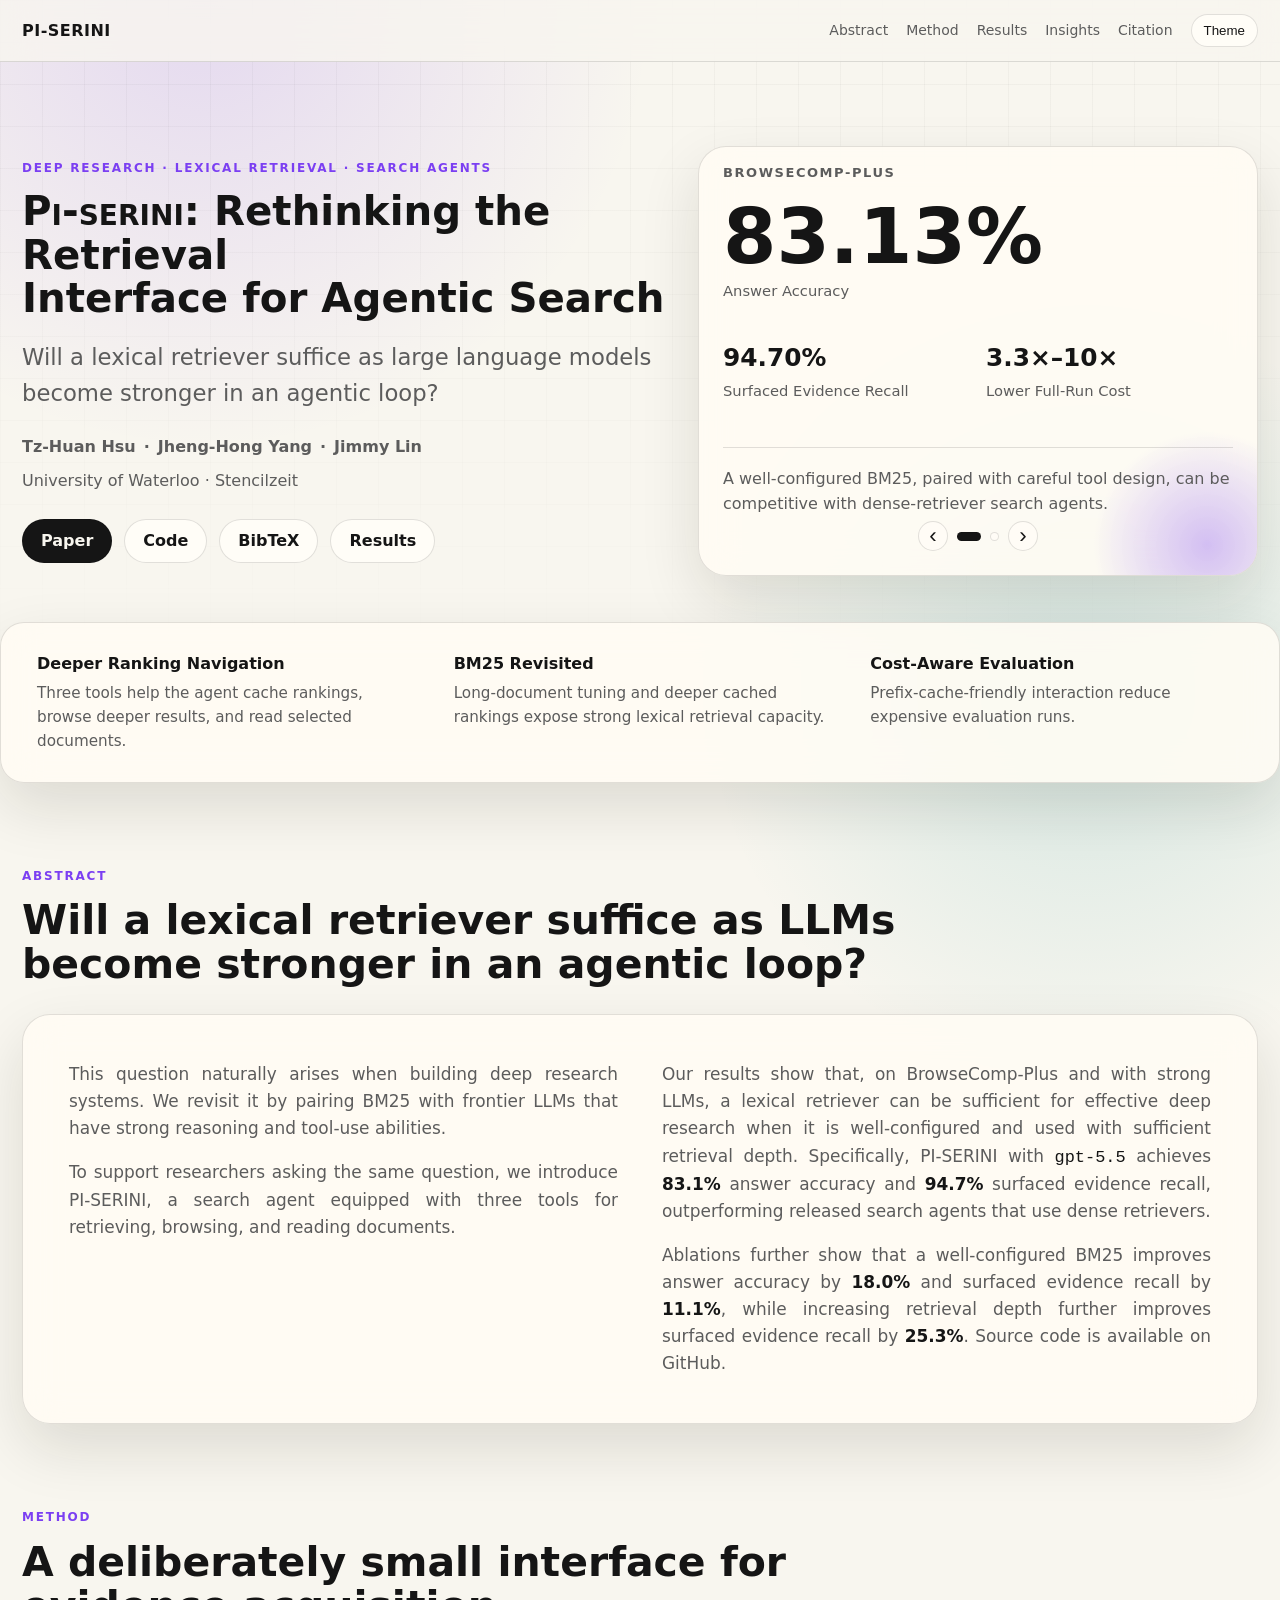
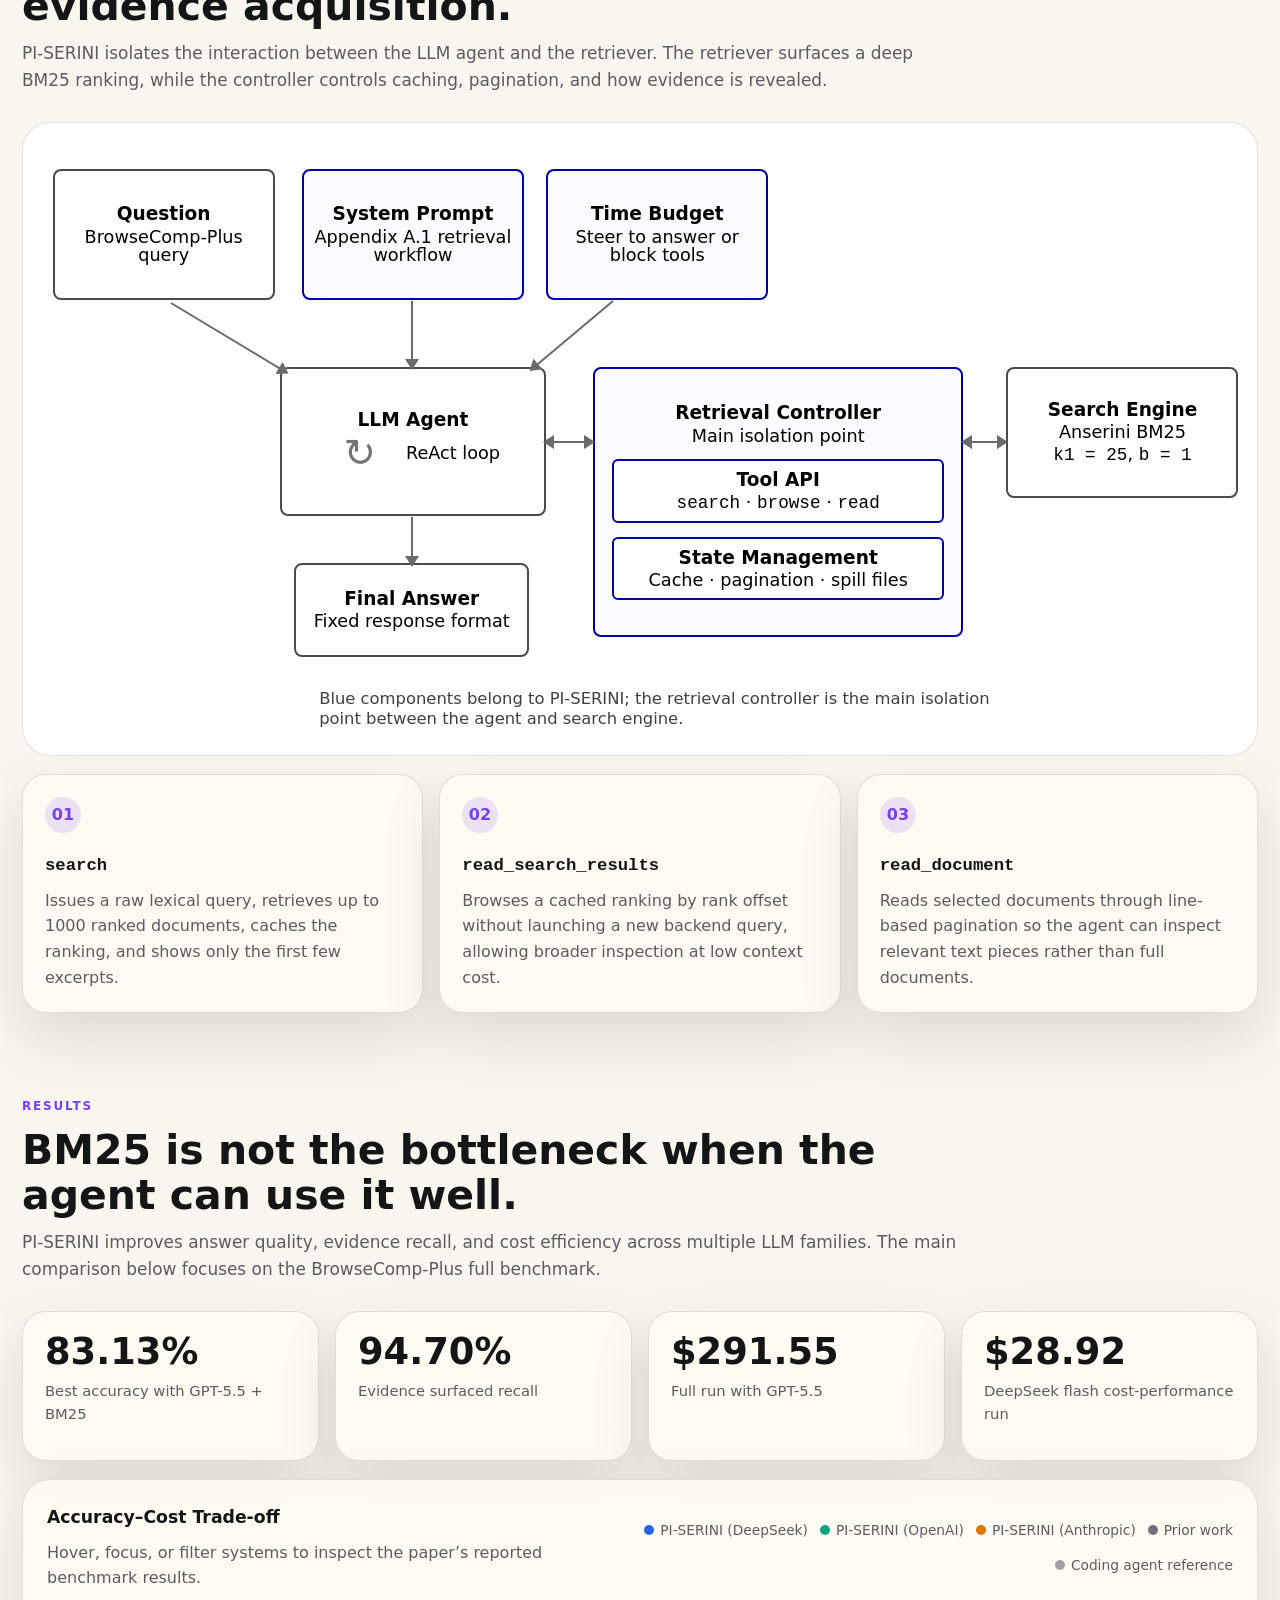
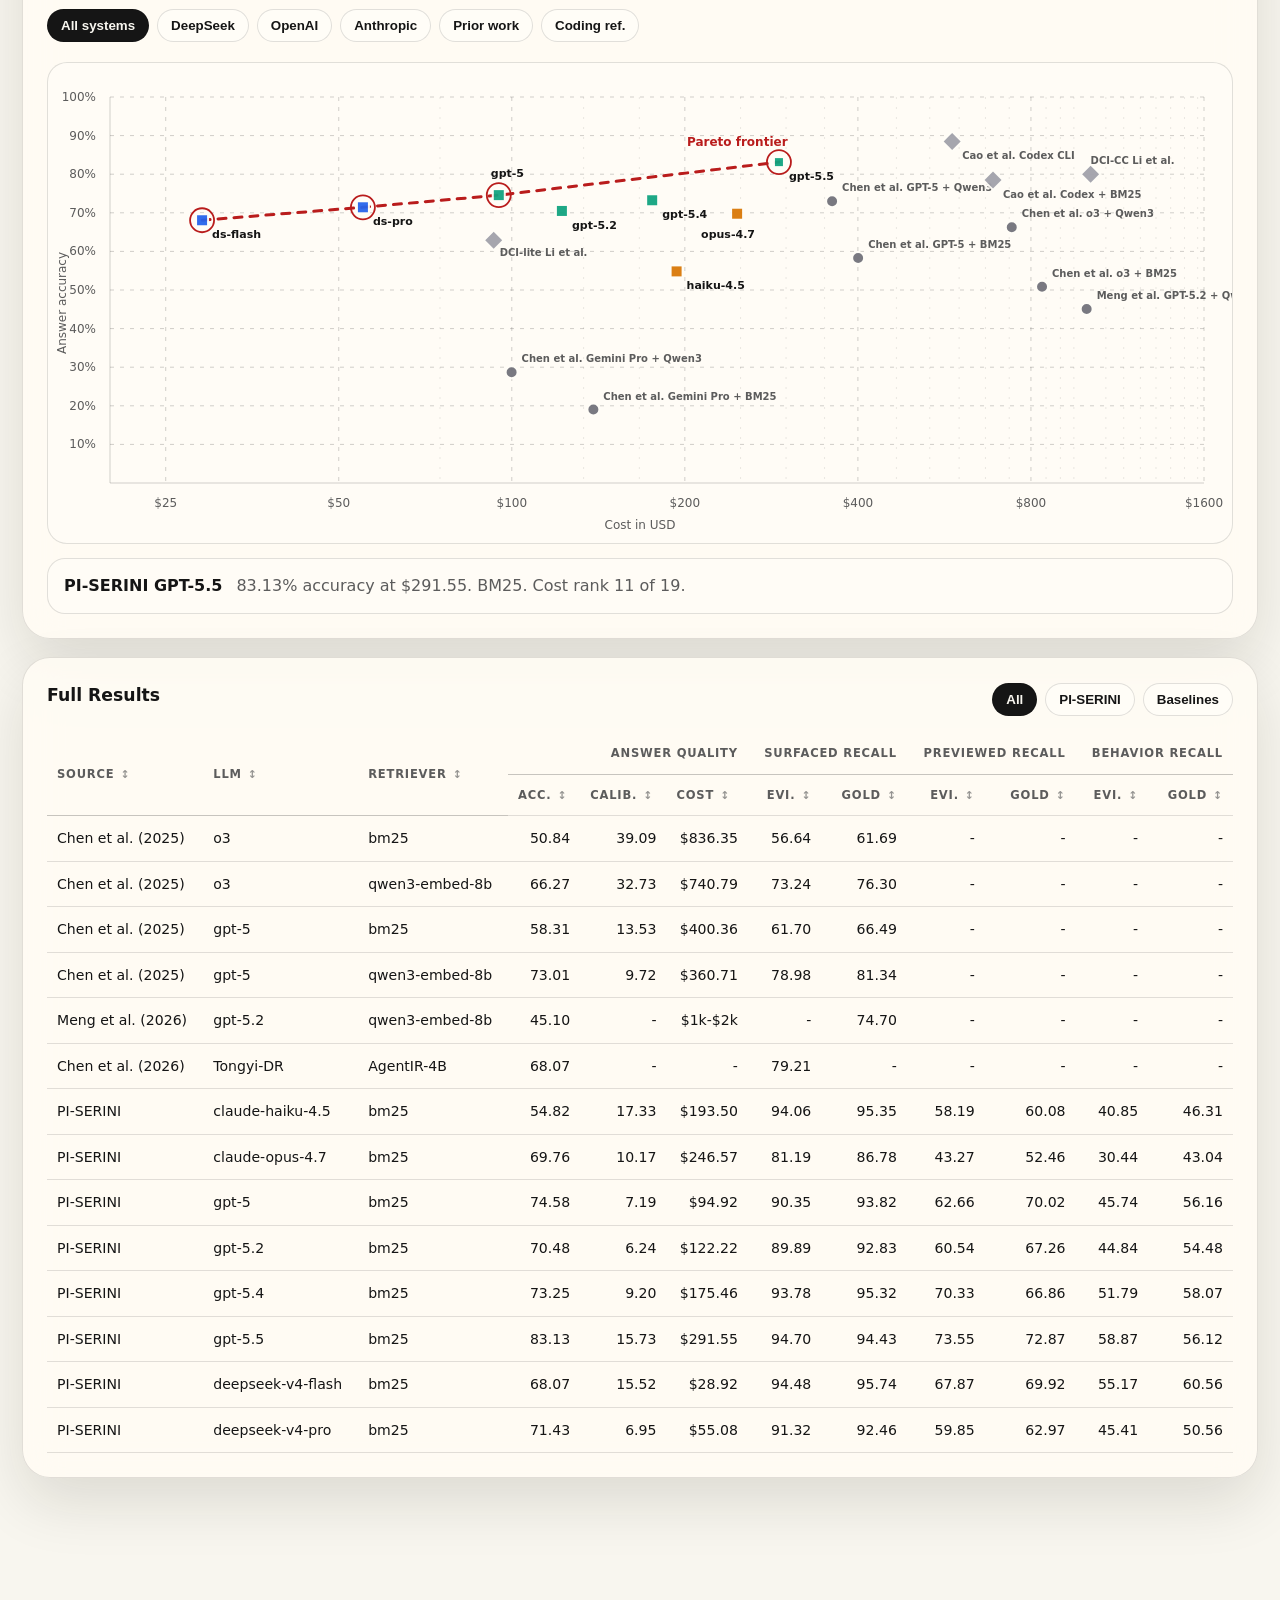
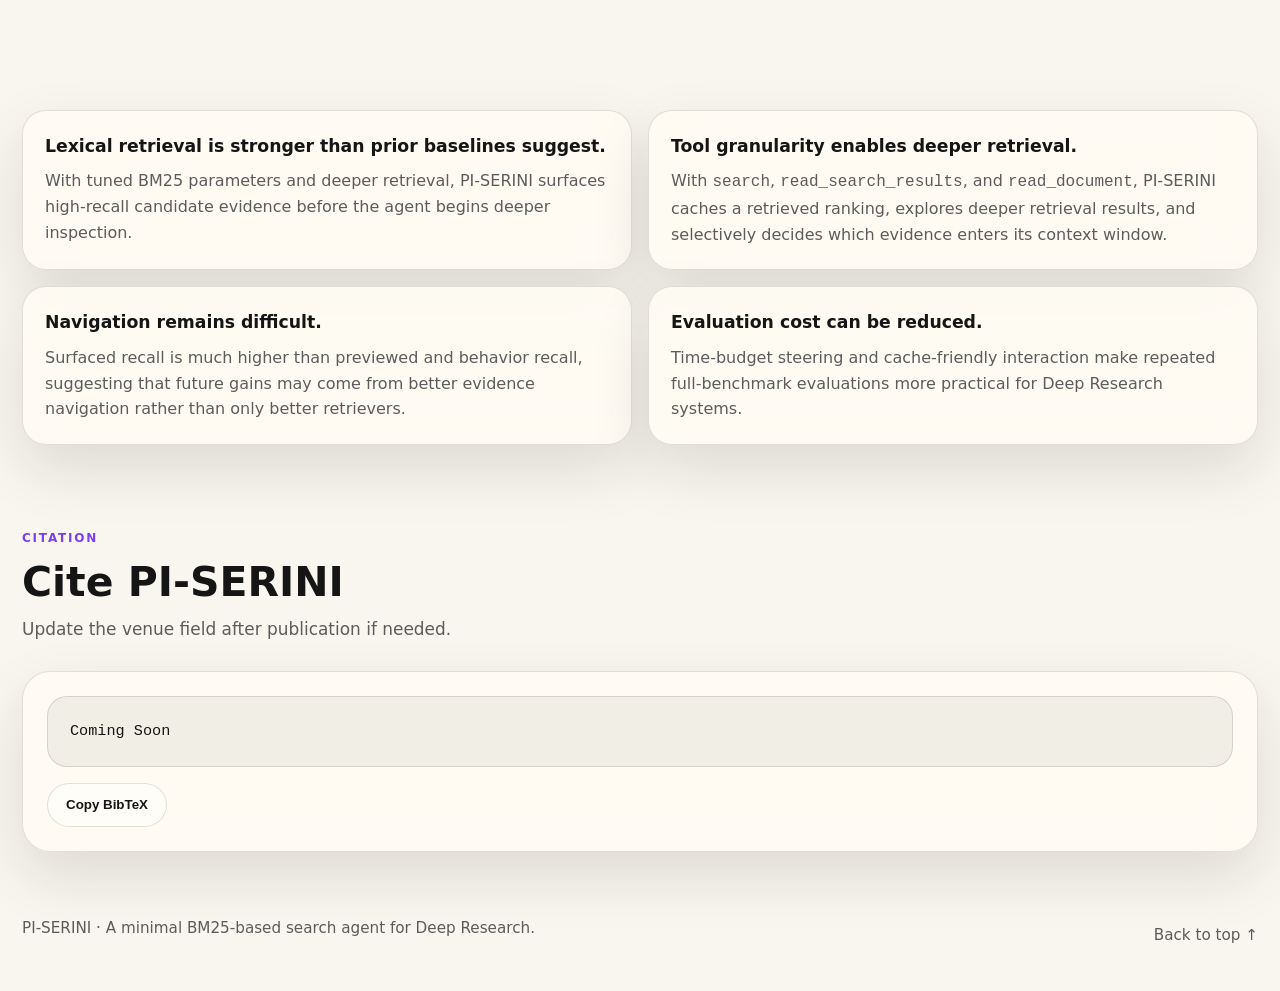
==== commit 213d30a8: "Refine PI-SERINI hero slideshow layout" ====
--- a/piserini.html
+++ b/piserini.html
@@ -32,7 +32,7 @@
     <section class="hero section-grid">
       <div class="hero-copy reveal">
         <p class="eyebrow">Deep Research · Lexical Retrieval · Search Agents</p>
-        <h1 class="hero-title"><span class="title-brand">Pi-serini</span>: Rethinking the Retrieval Interface for Agentic Search</h1>
+        <h1 class="hero-title"><span class="title-brand">Pi-serini</span>: Rethinking the Retrieval<br>Interface for Agentic Search</h1>
         <p class="subtitle">
           Will a lexical retriever suffice as large language models become stronger in an agentic loop?
         </p>
--- a/piserini/styles.css
+++ b/piserini/styles.css
@@ -164,7 +164,7 @@
 
 .hero {
   display: grid;
-  grid-template-columns: minmax(0, 1fr) minmax(500px, 500px);
+  grid-template-columns: minmax(0, 1fr) minmax(560px, 560px);
   gap: 30px;
   padding-top: 84px;
   padding-bottom: 46px;
@@ -197,7 +197,7 @@
 
 .hero-title {
   max-width: 940px;
-  font-size: clamp(2.45rem, 3.2vw, 3.15rem);
+  font-size: clamp(2.45rem, 3.15vw, 3.05rem);
   line-height: 1.08;
 }
 
@@ -277,10 +277,10 @@
 .hero-panel {
   border-radius: var(--radius);
   justify-self: end;
-  width: 500px;
+  width: 560px;
   max-width: 100%;
   padding: 24px;
-  height: 520px;
+  height: 430px;
   overflow: hidden;
   position: relative;
 }
@@ -312,7 +312,8 @@
   min-height: 0;
   display: none;
   flex-direction: column;
-  justify-content: space-between;
+  justify-content: center;
+  gap: 18px;
   width: 100%;
 }
 
@@ -375,7 +376,7 @@
 
 .comparison-figure {
   display: grid;
-  gap: 16px;
+  gap: 14px;
   width: 100%;
 }
 
@@ -390,24 +391,27 @@
 }
 
 .compare-summary strong {
-  font-size: clamp(1.5rem, 3vw, 2.2rem);
+  font-size: clamp(1.85rem, 2.45vw, 2.08rem);
   line-height: 1;
+  white-space: nowrap;
 }
 
 .compare-summary span {
   margin-top: 8px;
   color: var(--muted);
+  font-size: clamp(0.7rem, 0.9vw, 0.78rem);
   line-height: 1.35;
+  white-space: nowrap;
 }
 
 .compare-columns {
   display: grid;
   grid-template-columns: minmax(0, 1fr) minmax(0, 1fr);
-  gap: 12px;
+  gap: 10px;
 }
 
 .compare-system {
-  padding: 14px;
+  padding: 12px;
   min-width: 0;
   border: 1px solid var(--line);
   border-radius: 18px;
@@ -424,7 +428,7 @@
 
 .compare-system strong {
   margin-top: 8px;
-  font-size: clamp(1.9rem, 4vw, 2.8rem);
+  font-size: clamp(1.9rem, 3.1vw, 2.42rem);
   line-height: 1;
 }
 
@@ -440,14 +444,14 @@
 
 .compare-bars {
   display: grid;
-  gap: 13px;
-  padding-top: 14px;
+  gap: 11px;
+  padding-top: 12px;
   border-top: 1px solid var(--line);
 }
 
 .compare-row {
   display: grid;
-  grid-template-columns: minmax(86px, 0.85fr) minmax(96px, 1.35fr) minmax(90px, 0.9fr);
+  grid-template-columns: minmax(98px, 0.78fr) minmax(118px, 1.2fr) minmax(132px, 0.95fr);
   gap: 10px;
   align-items: center;
 }
@@ -497,7 +501,7 @@
   align-items: center;
   justify-content: center;
   gap: 9px;
-  padding-top: 14px;
+  padding-top: 12px;
 }
 
 .slide-arrow,
@@ -1300,7 +1304,7 @@
     justify-self: stretch;
     width: 100%;
     height: auto;
-    min-height: 520px;
+    min-height: 430px;
   }
 
   .text-card {
@@ -1321,6 +1325,11 @@
     font-size: clamp(2.25rem, 12vw, 3.2rem);
   }
 
+  .compare-summary strong,
+  .compare-summary span {
+    white-space: normal;
+  }
+
   .compare-columns,
   .compare-row {
     grid-template-columns: 1fr;
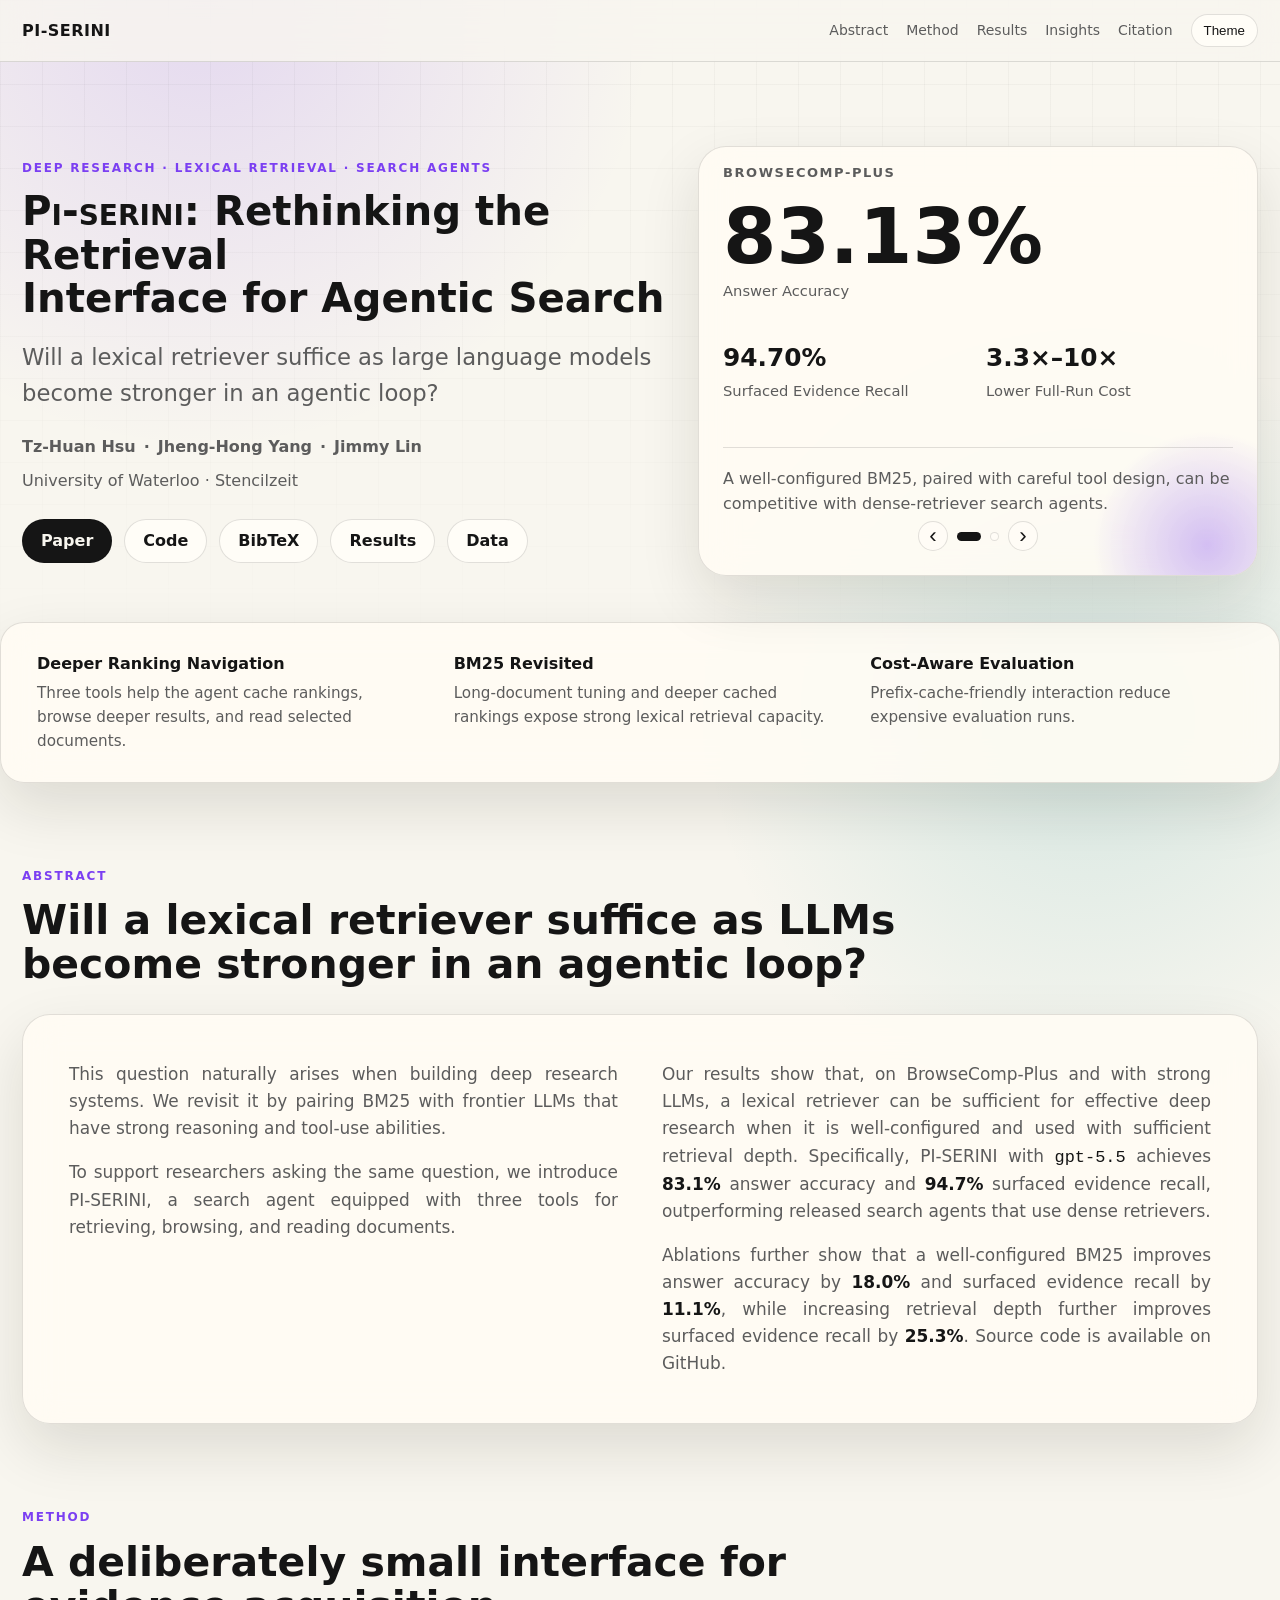
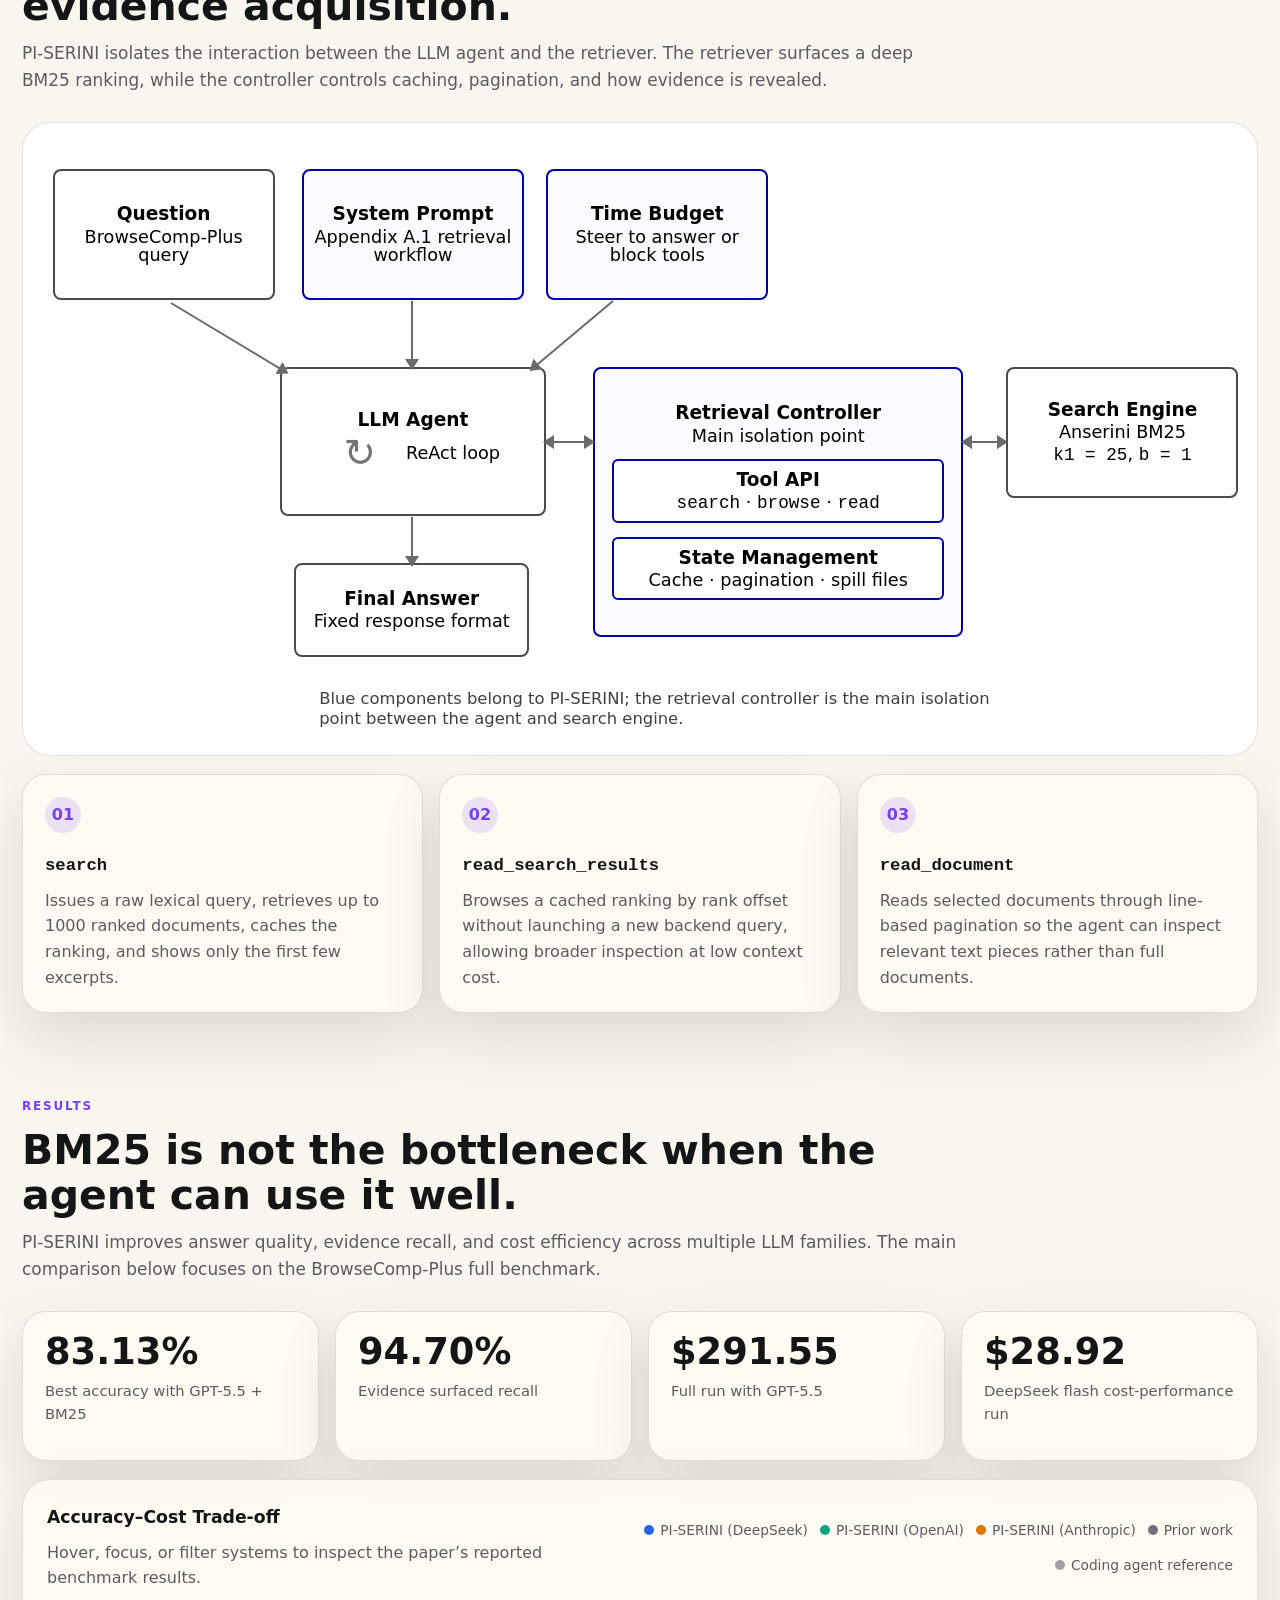
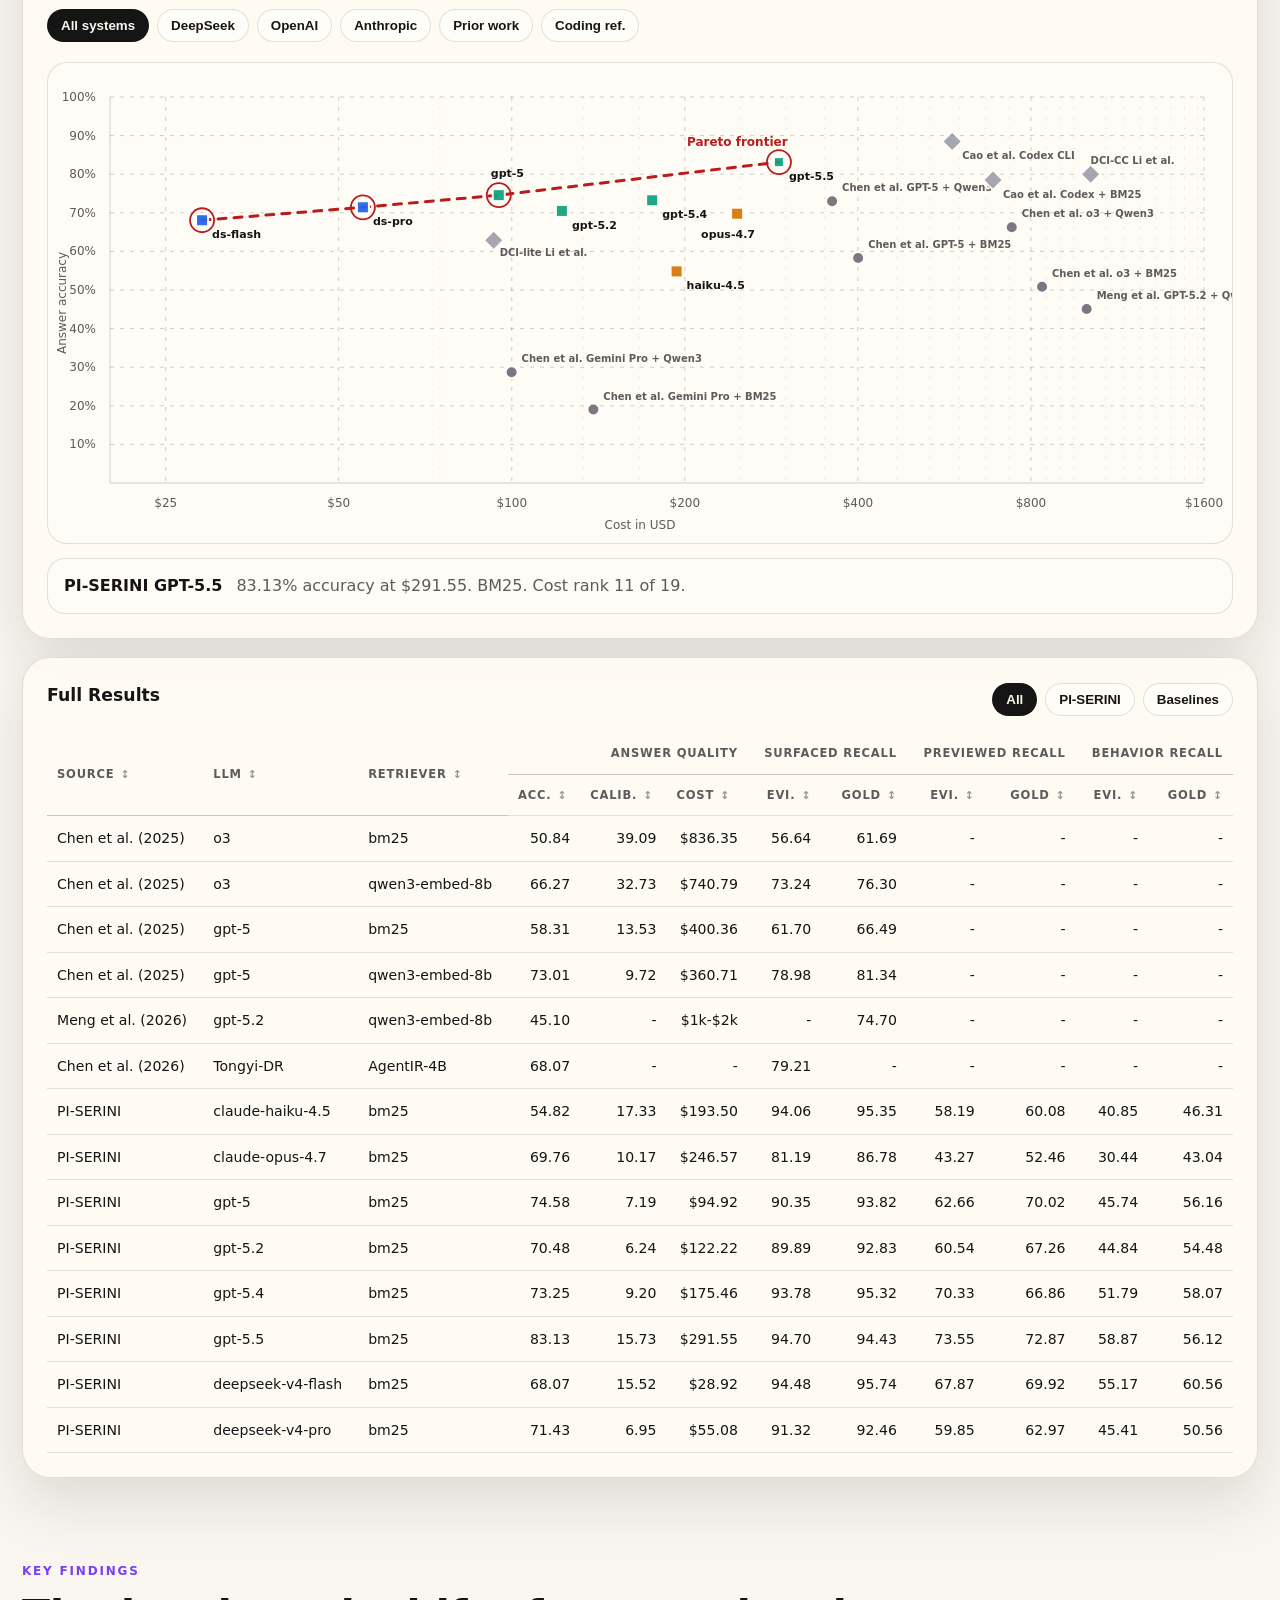
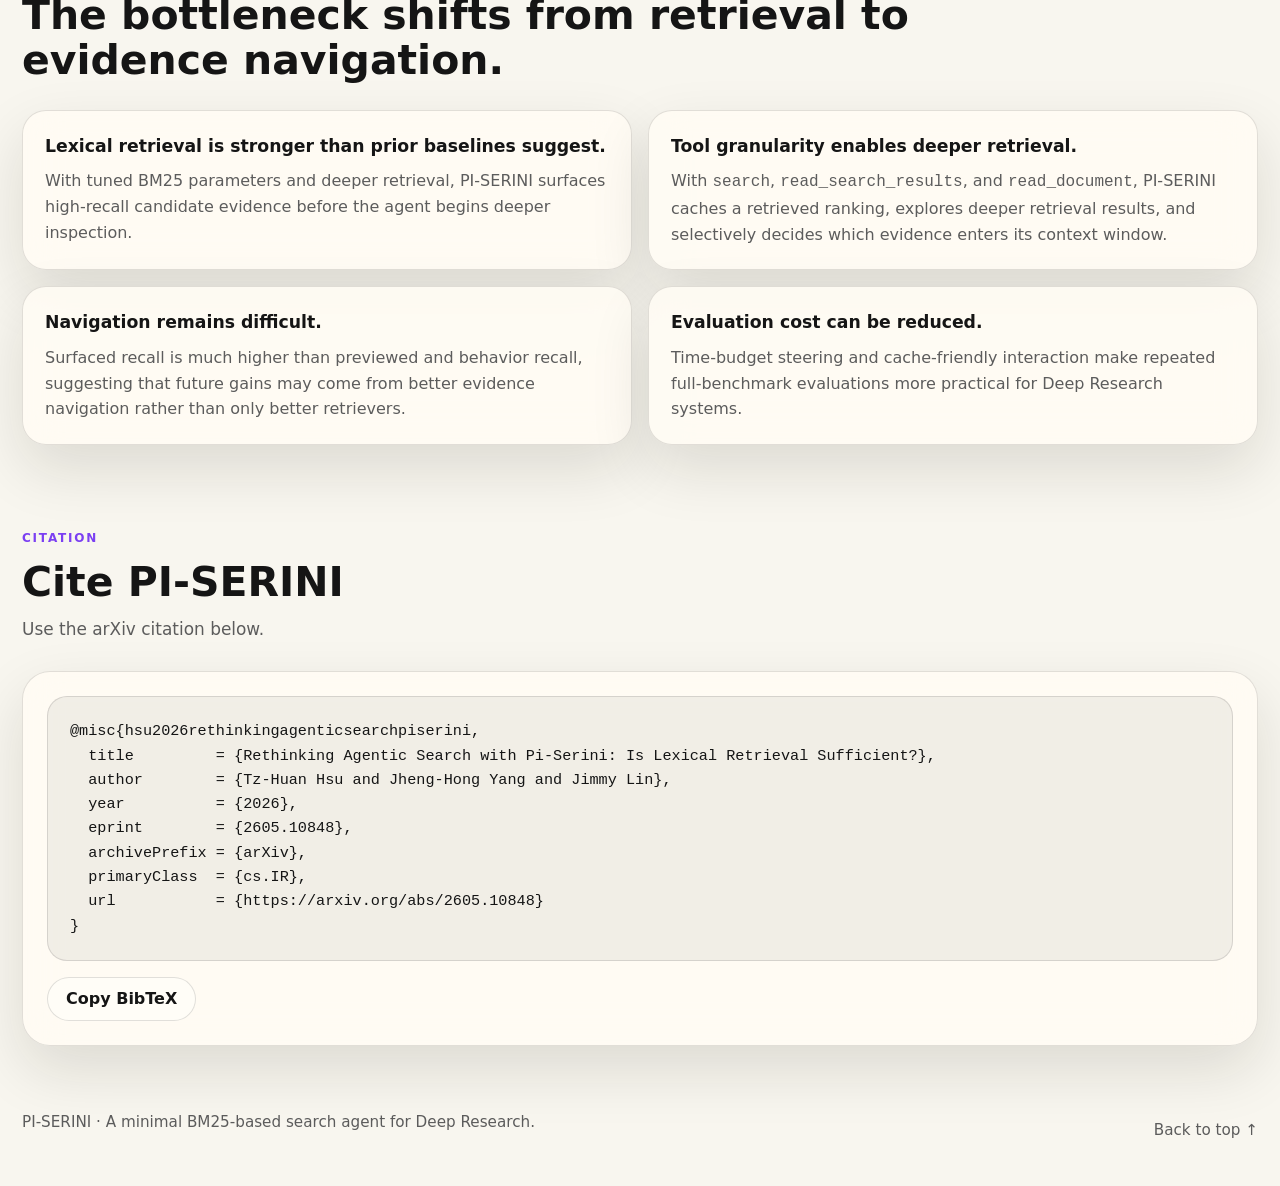
==== commit e04e256f: "Add PI-SERINI dataset links" ====
--- a/piserini.html
+++ b/piserini.html
@@ -45,10 +45,23 @@
         </p>
         <p class="affiliations">University of Waterloo · Stencilzeit</p>
         <div class="button-row" aria-label="Project links">
-          <a class="button primary" href="#" data-coming-soon>Paper</a>
+          <a class="button primary" href="https://arxiv.org/abs/2605.10848">Paper</a>
           <a class="button" href="https://github.com/justram/pi-serini">Code</a>
           <a class="button" href="#citation">BibTeX</a>
           <a class="button" href="#results">Results</a>
+          <div class="data-menu">
+            <button class="button" type="button" data-data-menu-trigger aria-expanded="false" aria-controls="data-menu-panel">Data</button>
+            <div class="data-menu-panel" id="data-menu-panel" data-data-menu-panel>
+              <a href="https://huggingface.co/datasets/ricky42613/piserini_bcp_deepseekv4_flash">PiSerini w/ DeepSeek V4 Flash</a>
+              <a href="https://huggingface.co/datasets/ricky42613/piserini_bcp_deepseekv4_pro">PiSerini w/ DeepSeek V4 Pro</a>
+              <a href="https://huggingface.co/datasets/ricky42613/piserini_bcp_gpt5">PiSerini w/ GPT-5</a>
+              <a href="https://huggingface.co/datasets/ricky42613/piserini_bcp_gpt52">PiSerini w/ GPT-5.2</a>
+              <a href="https://huggingface.co/datasets/ricky42613/piserini_bcp_gpt54">PiSerini w/ GPT-5.4</a>
+              <a href="https://huggingface.co/datasets/ricky42613/piserini_bcp_gpt55">PiSerini w/ GPT-5.5</a>
+              <a href="https://huggingface.co/datasets/ricky42613/piserini_bcp_opus47">PiSerini w/ Claude Opus 4.7</a>
+              <a href="https://huggingface.co/datasets/ricky42613/piserini_bcp_haiku">PiSerini w/ Claude 3.5 Haiku</a>
+            </div>
+          </div>
         </div>
       </div>
       <aside class="hero-panel reveal" aria-label="Main result summary">
@@ -464,10 +477,18 @@
       <div class="section-heading reveal">
         <p class="eyebrow">Citation</p>
         <h2>Cite PI-SERINI</h2>
-        <p>Update the venue field after publication if needed.</p>
+        <p>Use the arXiv citation below.</p>
       </div>
       <div class="bib-card reveal">
-        <pre id="bibtex">Coming Soon</pre>
+        <pre id="bibtex">@misc{hsu2026rethinkingagenticsearchpiserini,
+  title         = {Rethinking Agentic Search with Pi-Serini: Is Lexical Retrieval Sufficient?},
+  author        = {Tz-Huan Hsu and Jheng-Hong Yang and Jimmy Lin},
+  year          = {2026},
+  eprint        = {2605.10848},
+  archivePrefix = {arXiv},
+  primaryClass  = {cs.IR},
+  url           = {https://arxiv.org/abs/2605.10848}
+}</pre>
         <button class="button copy-button" type="button" data-copy="#bibtex">Copy BibTeX</button>
       </div>
     </section>
--- a/piserini/styles.css
+++ b/piserini/styles.css
@@ -163,6 +163,8 @@
 }
 
 .hero {
+  position: relative;
+  z-index: 10;
   display: grid;
   grid-template-columns: minmax(0, 1fr) minmax(560px, 560px);
   gap: 30px;
@@ -242,6 +244,7 @@
   flex-wrap: wrap;
   gap: 12px;
   margin-top: 26px;
+  position: relative;
 }
 
 .button {
@@ -250,12 +253,57 @@
   justify-content: center;
   min-height: 44px;
   padding: 0 18px;
+  font: inherit;
   font-weight: 700;
 }
 
 .button.primary {
   background: var(--ink);
   color: var(--bg);
+}
+
+.data-menu {
+  position: relative;
+}
+
+.data-menu-panel {
+  position: absolute;
+  left: 0;
+  top: calc(100% + 10px);
+  z-index: 50;
+  width: min(330px, calc(100vw - 44px));
+  display: grid;
+  gap: 6px;
+  padding: 10px;
+  border: 1px solid var(--line);
+  border-radius: 18px;
+  background: var(--surface-strong);
+  box-shadow: var(--shadow);
+  opacity: 0;
+  pointer-events: none;
+  transform: translateY(-6px);
+  transition: opacity 160ms ease, transform 160ms ease;
+}
+
+.data-menu.open .data-menu-panel {
+  opacity: 1;
+  pointer-events: auto;
+  transform: translateY(0);
+}
+
+.data-menu-panel a {
+  display: block;
+  padding: 9px 11px;
+  border-radius: 11px;
+  color: var(--muted);
+  font-size: 0.9rem;
+  font-weight: 700;
+  line-height: 1.25;
+}
+
+.data-menu-panel a:hover {
+  background: color-mix(in srgb, var(--accent) 10%, transparent);
+  color: var(--ink);
 }
 
 .hero-panel,
